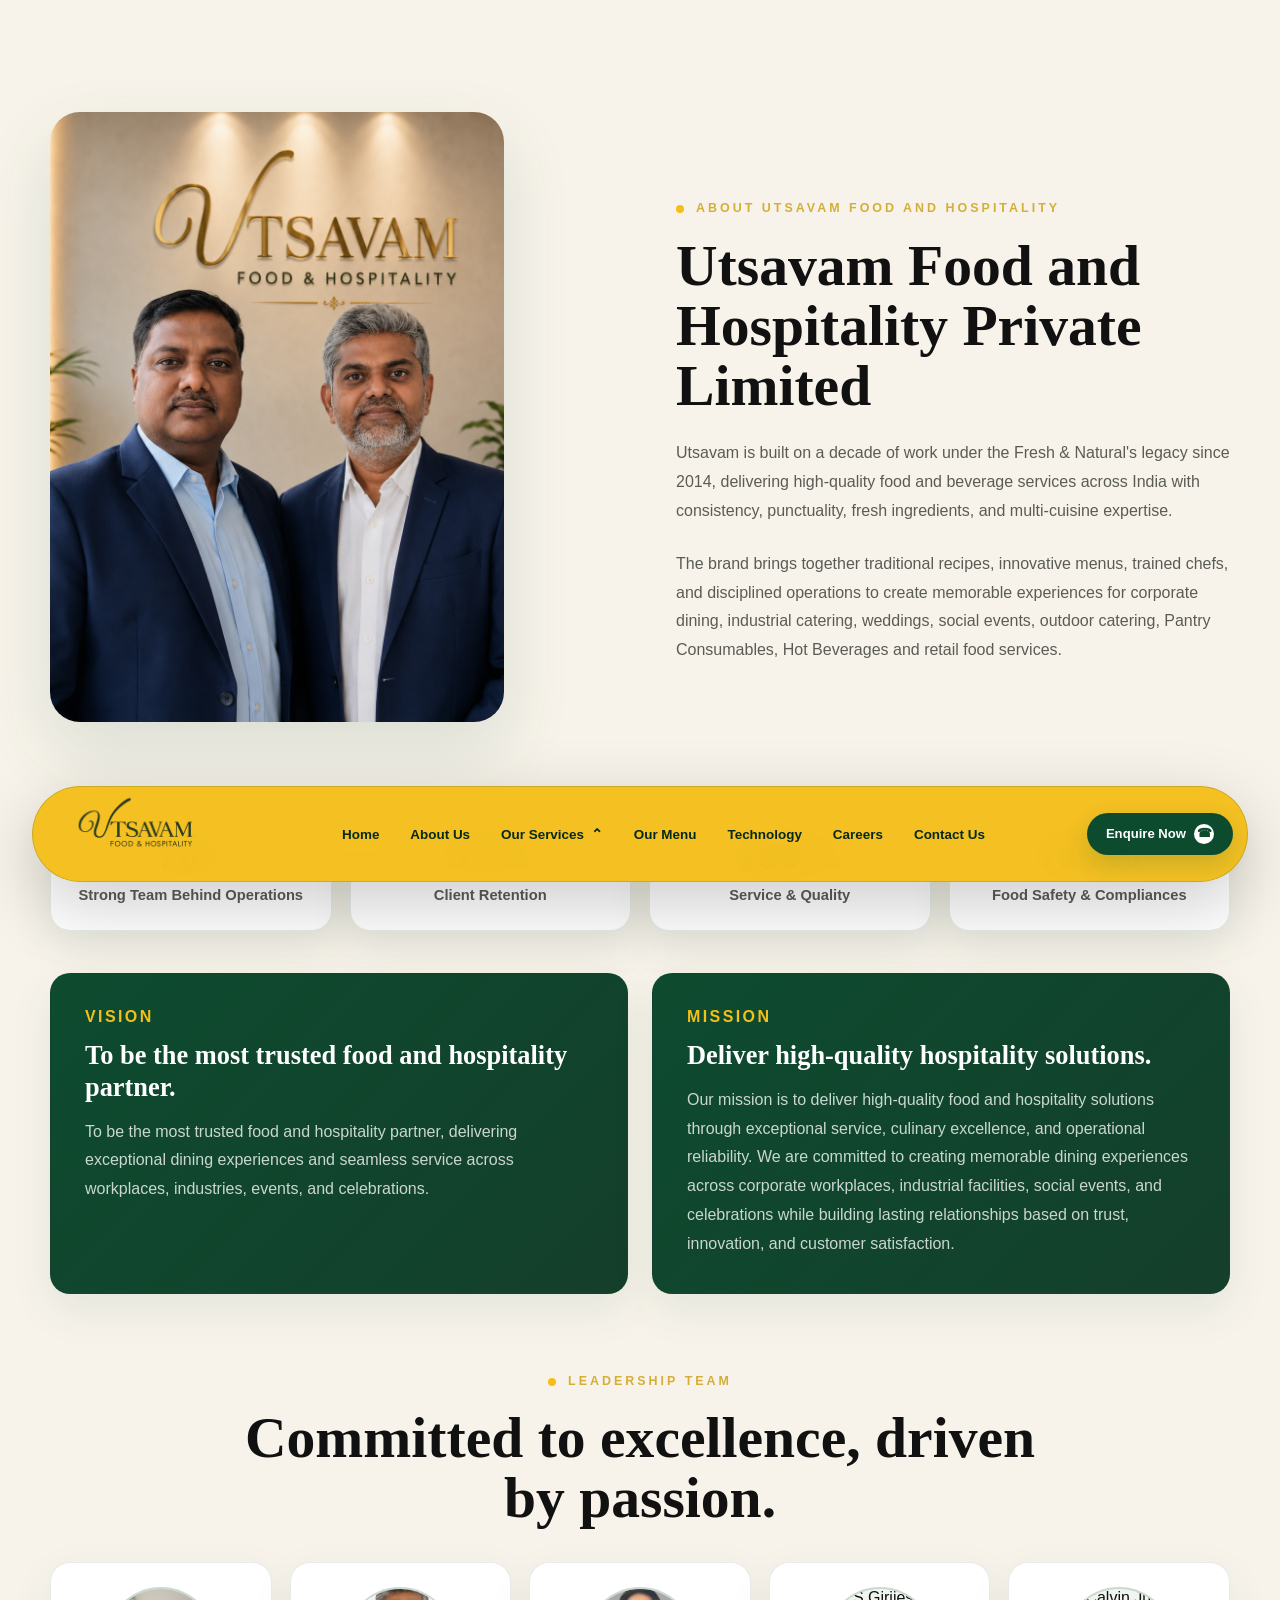
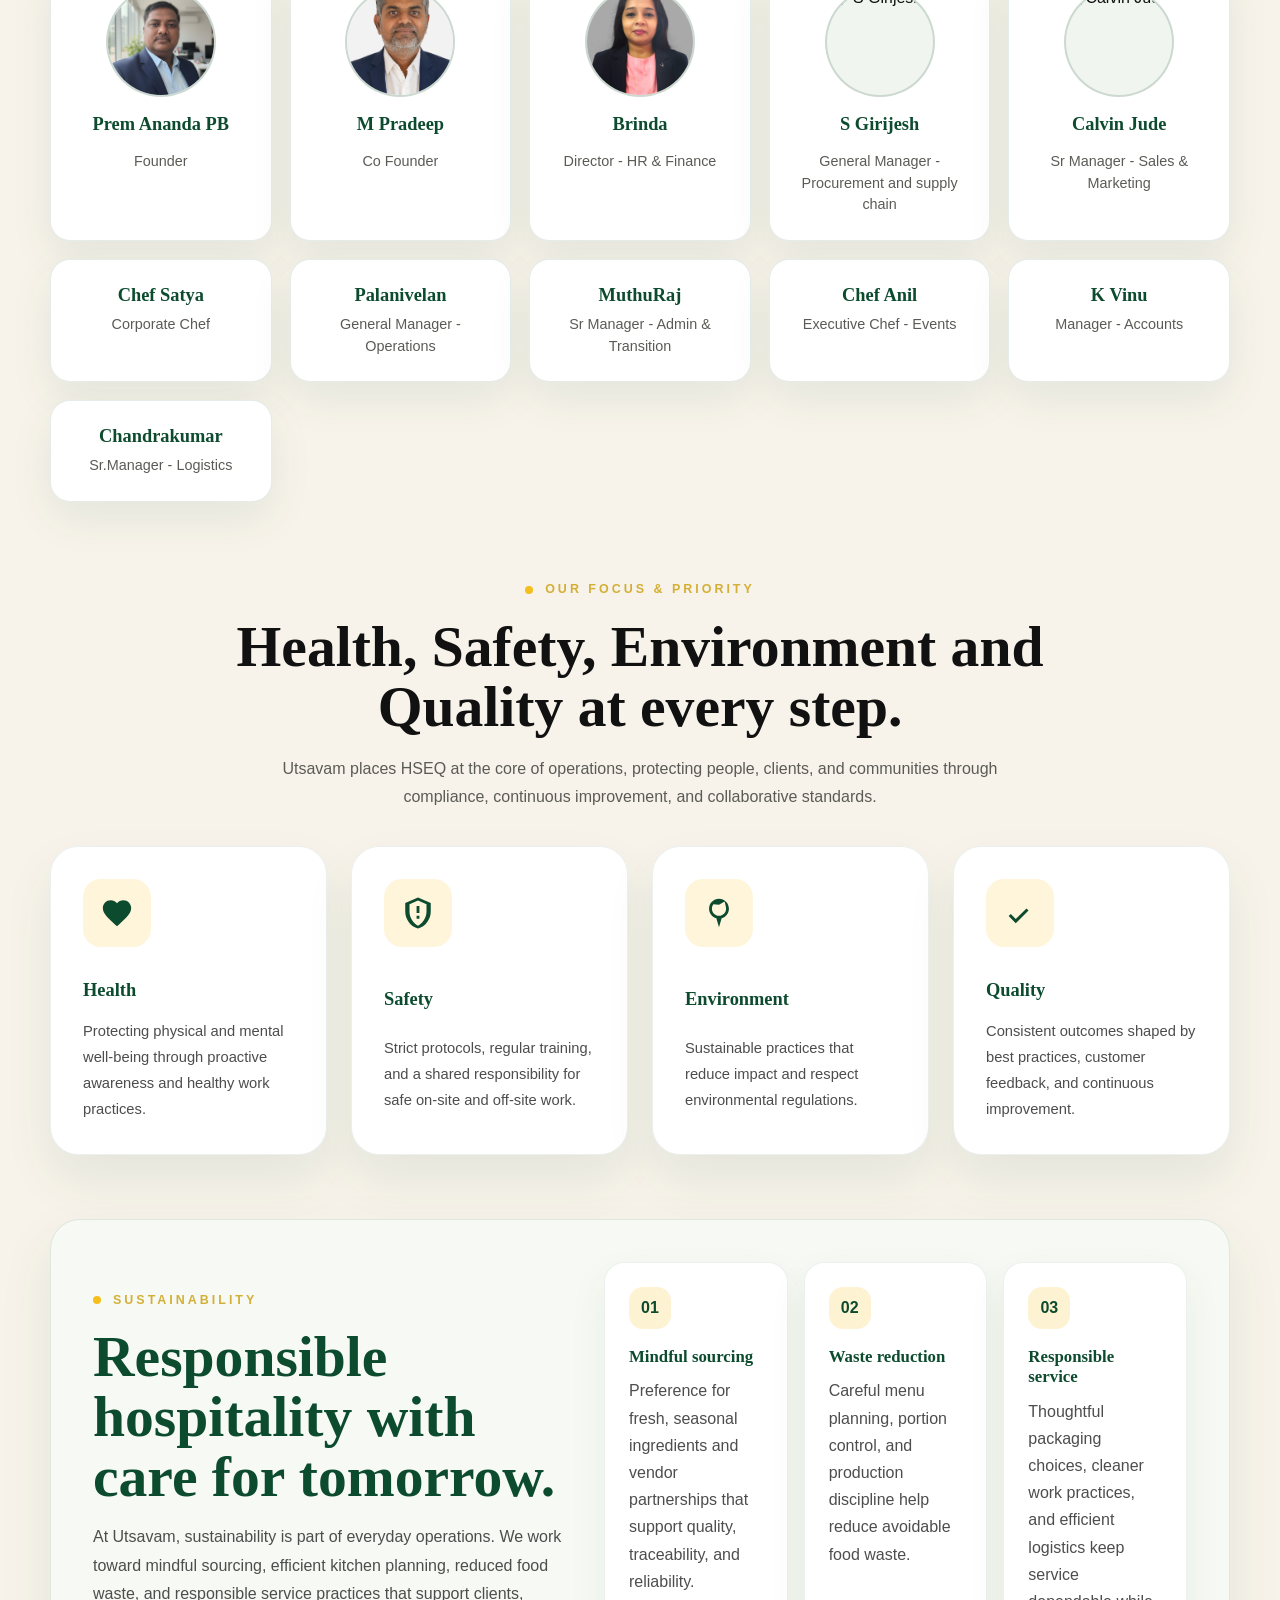
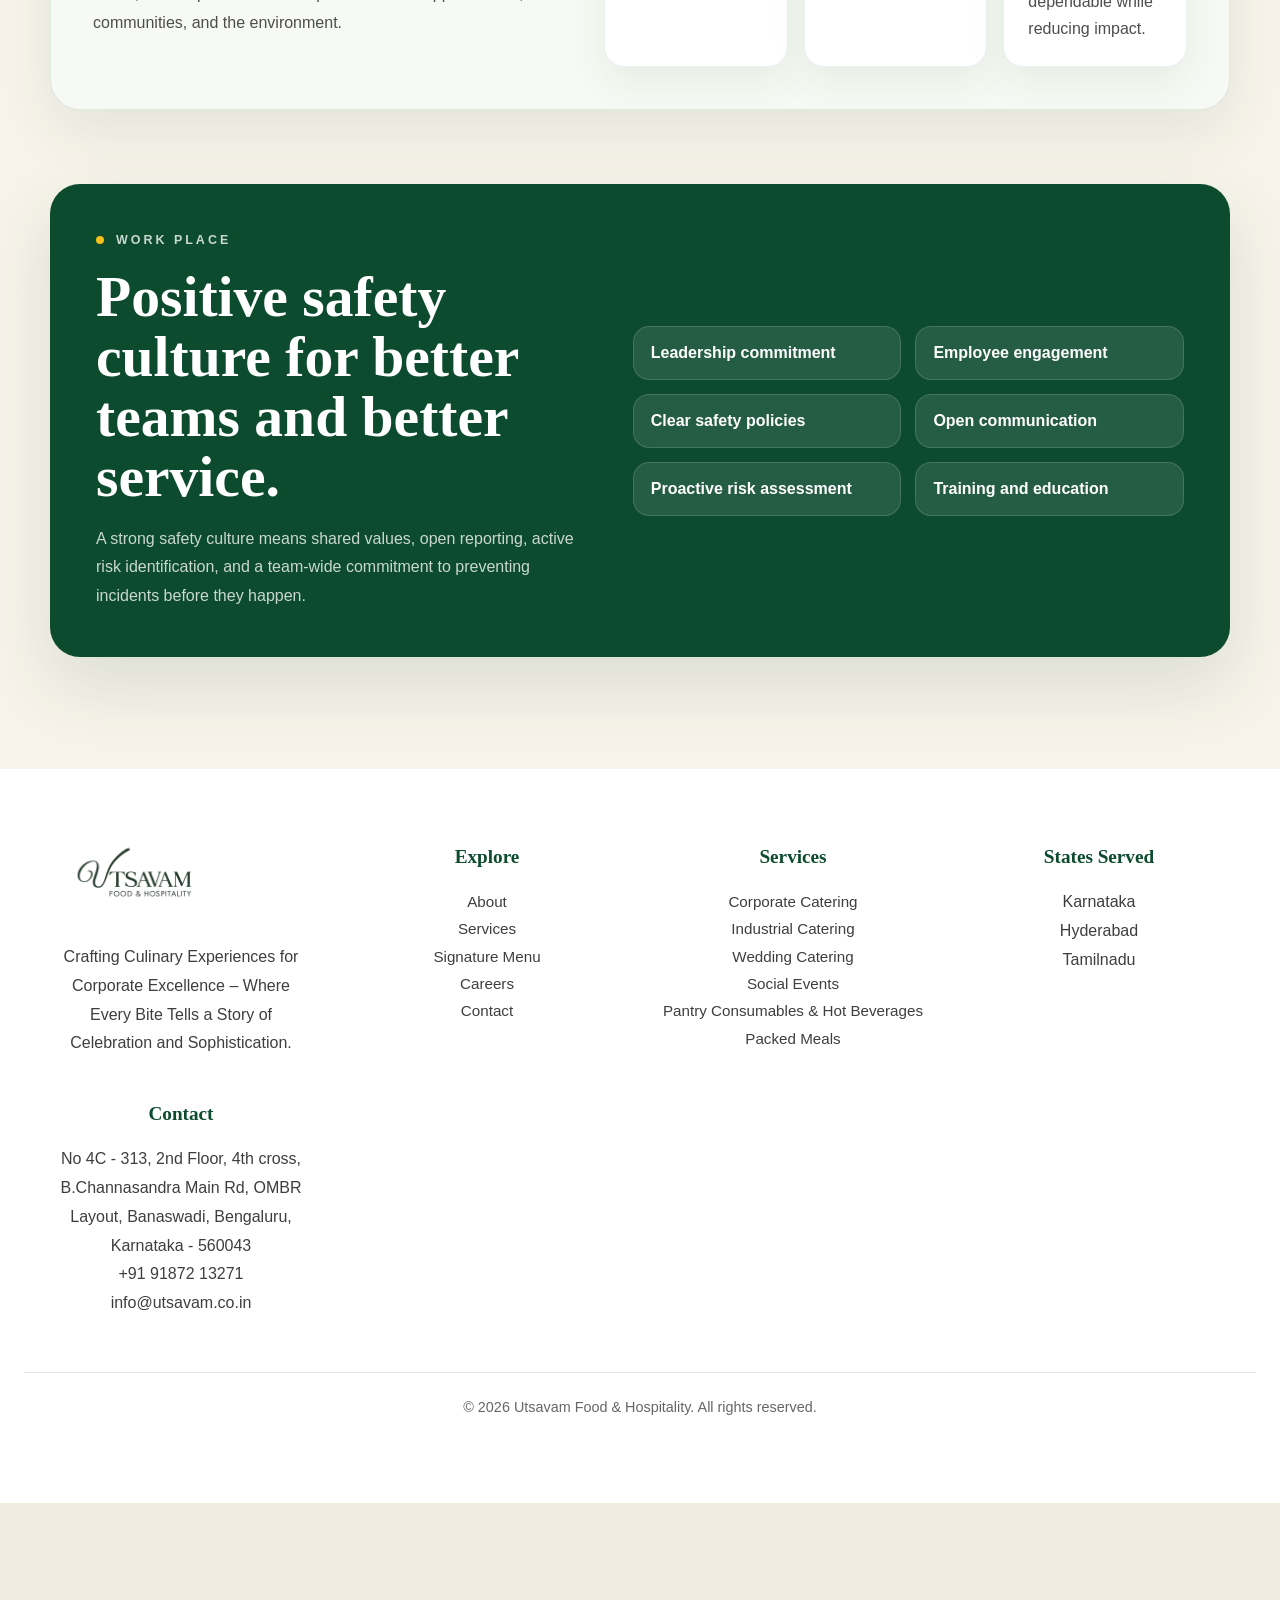
==== about.html @ 7bb21808 "Initial commit" ====
<!DOCTYPE html>
<html lang="en">
<head>
    <meta charset="UTF-8">
    <meta name="viewport" content="width=device-width, initial-scale=1.0">
    <link rel="stylesheet" href="style.css">
    <link rel="stylesheet" href="about.css">
    <title>About Utsavam Food & Hospitality</title>
</head>
<body>

<nav class="navbar bottom-nav" aria-label="Main navigation">
    <div class="container nav-inner">
      <a class="brand" href="#home" aria-label="Utsavam Food & Hospitality home">
        <img src="Utsavamlogo.png" alt="Utsavam Food & Hospitality logo">
        <span>Utsavam</span>
      </a>
      <div class="nav-links">
        <a class="active" href="index.html">Home</a>
        <a href="about.html">About Us</a>
        <div class="nav-dropdown">
          <a href="services.html">Our Services <span class="chevron">⌃</span></a>
          <div class="dropdown-menu" aria-label="Services menu">
            <a href="#services">Corporate Catering</a>
            <a href="#services">Industrial Catering</a>
            <a href="#services">Wedding Catering</a>
            <a href="#services">Social Events</a>
            <a href="#services">Banquets</a>
            <a href="#services">Cloud Kitchens</a>
          </div>
        </div>
        <a href="menu.html">Our Menu</a>
        <a href="technology.html">Technology</a>
        <a href="career.html">Careers</a>
        <a href="contact.html">Contact Us</a>
      </div>
      <a class="nav-cta" href="contact.html">Enquire Now <span>☎</span></a>
      <div class="mobile-nav-links" aria-label="Mobile navigation">
        <a href="index.html">Home</a>
        <a href="about.html">About</a>
        <a href="services.html">Services</a>
        <a href="menu.html">Menu</a>
        <a href="technology.html">Technology</a>
        <a href="contact.html">Contact</a>
      </div>
    </div>
  </nav>
  

    <section class="about section-pad" id="about">
      <div class="container">
        <div class="about-grid">
          <div class="image-stack">
            <img class="image-main" src="assets\About us\ChatGPT Image Jul 10, 2026, 12_40_39 AM.png">
           
          </div>
          <div class="section-copy">
            <p class="eyebrow">About Utsavam Food and Hospitality</p>
            <h2>Utsavam Food and Hospitality Private Limited</h2>
            <p>
              Utsavam is built on a decade of work under the Fresh & Natural's legacy since 2014, delivering high-quality food and beverage services across India with consistency, punctuality, fresh ingredients, and multi-cuisine expertise.
            </p>
            <p>
              The brand brings together traditional recipes, innovative menus, trained chefs, and disciplined operations to create memorable experiences for corporate dining, industrial catering, weddings, social events, outdoor catering, Pantry Consumables, Hot Beverages and retail food services.
            </p>
          </div>
        </div>

        <div class="about-stats">
          <div>
            <strong>70+</strong>
            <span>Strong Team Behind Operations</span>
          </div>
          <div>
            <strong>97%</strong>
            <span>Client Retention</span>
          </div>
          <div>
            <strong>100%</strong>
            <span>Service & Quality</span>
          </div>
          <div>
            <strong>100%</strong>
            <span>Food Safety & Compliances</span>
          </div>
        </div>

        <div class="mission-grid">
          <article>
            <span>Vision</span>
            <h3>To be the most trusted food and hospitality partner.</h3>
            <p>To be the most trusted food and hospitality partner, delivering exceptional dining experiences and seamless service across workplaces, industries, events, and celebrations.</p>
          </article>
          <article>
            <span>Mission</span>
            <h3>Deliver high-quality hospitality solutions.</h3>
            <p>Our mission is to deliver high-quality food and hospitality solutions through exceptional service, culinary excellence, and operational reliability. We are committed to creating memorable dining experiences across corporate workplaces, industrial facilities, social events, and celebrations while building lasting relationships based on trust, innovation, and customer satisfaction.</p>
          </article>
        </div>

        <div class="subsection-head" id="leadership">
          <p class="eyebrow">Leadership Team</p>
          <h2>Committed to excellence, driven by passion.</h2>
        </div>
        <div class="leadership-grid">
          <article class="has-image">
            <div class="leadership-header">
              <img src="assets\About us\WhatsApp Image 2026-06-29 at 5.18.32 PM.jpeg" alt="Prem Ananda PB" class="leadership-image">
              <h3>Prem Ananda PB</h3>
            </div>
            <p>Founder</p>
          </article>
          <article class="has-image">
            <div class="leadership-header">
              <img src="assets\About us\M pradeep.png" alt="M Pradeep" class="leadership-image">
              <h3>M Pradeep</h3>
            </div>
            <p>Co Founder</p>
          </article>
          <article class="has-image">
            <div class="leadership-header">
              <img src="assets\About us\brinda.png" alt="Brinda" class="leadership-image">
              <h3>Brinda</h3>
            </div>
            <p>Director - HR & Finance</p>
          </article>
          <article class="has-image">
            <div class="leadership-header">
              <img src="assets\About us\S Girijesh.png" alt="S Girijesh" class="leadership-image">
              <h3>S Girijesh</h3>
            </div>
            <p>General Manager - Procurement and supply chain</p>
          </article>
          <article class="has-image">
            <div class="leadership-header">
              <img src="assets\About us\Calvin Jude.png" alt="Calvin Jude" class="leadership-image">
              <h3>Calvin Jude</h3>
            </div>
            <p>Sr Manager - Sales & Marketing</p>
          </article>
          <article><h3>Chef Satya</h3><p>Corporate Chef</p></article>
          <article><h3>Palanivelan</h3><p>General Manager - Operations</p></article>
          <article><h3>MuthuRaj</h3><p>Sr Manager - Admin & Transition</p></article>
          <article><h3>Chef Anil</h3><p>Executive Chef - Events</p></article>
          <article><h3>K Vinu</h3><p>Manager - Accounts</p></article>
          <article><h3>Chandrakumar</h3><p>Sr.Manager - Logistics</p></article>
          
        </div>

        <div class="subsection-head" id="hseq">
          <p class="eyebrow">Our Focus & Priority </p>
          <h2>Health, Safety, Environment and Quality at every step.</h2>
          <p>Utsavam places HSEQ at the core of operations, protecting people, clients, and communities through compliance, continuous improvement, and collaborative standards.</p>
        </div>
        <div class="hseq-grid">
          <article>
            <span class="hseq-icon" aria-hidden="true">
              <svg viewBox="0 0 24 24" fill="currentColor" aria-hidden="true">
                <path d="M12 21.35l-1.45-1.32C5.4 15.36 2 12.28 2 8.5 2 5.46 4.46 3 7.5 3c1.74 0 3.41.81 4.5 2.09C13.09 3.81 14.76 3 16.5 3 19.54 3 22 5.46 22 8.5c0 3.78-3.4 6.86-8.55 11.54L12 21.35z" />
              </svg>
            </span>
            <h3>Health</h3>
            <p>Protecting physical and mental well-being through proactive awareness and healthy work practices.</p>
          </article>
          <article>
            <span class="hseq-icon" aria-hidden="true">
              <svg viewBox="0 0 24 24" fill="currentColor" aria-hidden="true">
                <path d="M12 1L3 5v6c0 5.55 3.84 10.74 9 12 5.16-1.26 9-6.45 9-12V5l-9-4zm0 2.18l6 2.67v5.34c0 4.32-2.98 8.57-6 9.81-3.02-1.24-6-5.49-6-9.81V5.85l6-2.67zM11 7h2v5h-2V7zm0 7h2v2h-2v-2z" />
              </svg>
            </span>
            <h3>Safety</h3>
            <p>Strict protocols, regular training, and a shared responsibility for safe on-site and off-site work.</p>
          </article>
          <article>
            <span class="hseq-icon" aria-hidden="true">
              <svg viewBox="0 0 24 24" fill="currentColor" aria-hidden="true">
                <path d="M12 2C8.13 2 5 5.13 5 9c0 3.21 2.19 5.9 5.14 6.67L12 22l1.86-6.33C16.81 14.9 19 12.21 19 9c0-3.87-3.13-7-7-7zm0 12c-2.76 0-5-2.24-5-5 0-1.17.39-2.25 1.05-3.11L12 6.1l3.95-2.21C16.61 6.75 17 7.83 17 9c0 2.76-2.24 5-5 5z" />
              </svg>
            </span>
            <h3>Environment</h3>
            <p>Sustainable practices that reduce impact and respect environmental regulations.</p>
          </article>
          <article>
            <span class="hseq-icon" aria-hidden="true">
              <svg viewBox="0 0 24 24" fill="currentColor" aria-hidden="true">
                <path d="M9 16.17l-3.5-3.5L4 14.17l5 5 9-9-1.41-1.42L9 16.17z" />
              </svg>
            </span>
            <h3>Quality</h3>
            <p>Consistent outcomes shaped by best practices, customer feedback, and continuous improvement.</p>
          </article>
        </div>

        <div class="sustainability-panel" id="sustainability">
          <div class="sustainability-copy">
            <p class="eyebrow">Sustainability</p>
            <h2>Responsible hospitality with care for tomorrow.</h2>
            <p>At Utsavam, sustainability is part of everyday operations. We work toward mindful sourcing, efficient kitchen planning, reduced food waste, and responsible service practices that support clients, communities, and the environment.</p>
          </div>
          <div class="sustainability-grid">
            <article>
              <span>01</span>
              <h3>Mindful sourcing</h3>
              <p>Preference for fresh, seasonal ingredients and vendor partnerships that support quality, traceability, and reliability.</p>
            </article>
            <article>
              <span>02</span>
              <h3>Waste reduction</h3>
              <p>Careful menu planning, portion control, and production discipline help reduce avoidable food waste.</p>
            </article>
            <article>
              <span>03</span>
              <h3>Responsible service</h3>
              <p>Thoughtful packaging choices, cleaner work practices, and efficient logistics keep service dependable while reducing impact.</p>
            </article>
          </div>
        </div>

        <div class="workplace-panel" id="culture">
          <div>
            <p class="eyebrow">Work Place</p>
            <h2>Positive safety culture for better teams and better service.</h2>
            <p>A strong safety culture means shared values, open reporting, active risk identification, and a team-wide commitment to preventing incidents before they happen.</p>
          </div>
          <div class="workplace-grid">
            <span>Leadership commitment</span>
            <span>Employee engagement</span>
            <span>Clear safety policies</span>
            <span>Open communication</span>
            <span>Proactive risk assessment</span>
            <span>Training and education</span>
          </div>
        </div>
      </div>
    </section>

    <!--footer-->
  <footer class="footer">
    <div class="container footer-grid">
      <div>
        <a class="brand footer-brand" href="#home">
          <img src="Utsavamlogo.png" alt="Utsavam Food & Hospitality logo">
          <span>Utsavam</span>
        </a>
        <p>Crafting Culinary Experiences for Corporate Excellence – Where Every Bite Tells a Story of Celebration and Sophistication.</p>
      </div>
      <div>
        <h3>Explore</h3>
        <a href="about.html">About</a>
        <a href="services.html">Services</a>
        <a href="menu.html">Signature Menu</a>
        <a href="career.html">Careers</a>
        <a href="contact.html">Contact</a>
      </div>
      <div>
        <h3>Services</h3>
        <a href="corporate-catering.html">Corporate Catering</a>
        <a href="industrial-catering.html">Industrial Catering</a>
        <a href="wedding-catering.html">Wedding Catering</a>
        <a href="social-events.html">Social Events</a>
        <a href="pantry-consumables-hot-beverages.html">Pantry Consumables & Hot Beverages</a>
        <a href="packed-meals.html">Packed Meals</a>
      </div>
      <div>
        <h3>States Served</h3>
        <p>Karnataka</p>
        <p>Hyderabad</p>
        <p>Tamilnadu</p>
      </div>
      <div>
        <h3>Contact</h3>
        <p>No 4C - 313, 2nd Floor, 4th cross, B.Channasandra Main Rd, OMBR Layout, Banaswadi, Bengaluru, Karnataka - 560043</p>
        <p>+91 91872 13271</p>
        <p>info@utsavam.co.in</p>
      </div>
    </div>
    <div class="footer-bottom">
      <p>&copy; 2026 Utsavam Food & Hospitality. All rights reserved.</p>
    </div>
  </footer>
</body>
</html>
---- style.css ----
:root {
  --green: #0D4B2F;
  --green-dark: #06291B;
  --green-soft: #143F2B;
  --gold: #F4BE1B;
  --gold-dark: #C8920B;
  --cream: #F7F3EA;
  --cream-deep: #EFE6D4;
  --text: #111111;
  --muted: #6A665E;
  --white: #FFFFFF;
  --shadow: 0 24px 70px rgba(13, 75, 47, 0.16);
  --radius: 24px;
}

* {
  box-sizing: border-box;
  margin: 0;
  padding: 0;
}

html {
  scroll-behavior: smooth;
}

body {
  background: var(--cream);
  color: var(--text);
  font-family: "Montserrat", "Poppins", sans-serif;
  overflow-x: hidden;
}

img {
  display: block;
  max-width: 100%;
}

a {
  color: inherit;
  text-decoration: none;
}

button,
input,
select,
textarea {
  font: inherit;
}

.container {
  width: min(1180px, calc(100% - 40px));
  margin: 0 auto;
}

.section-pad {
  padding: 112px 0;
}

h1,
h2,
h3,
.brand span,
.hero-stats strong,
.floating-panel strong,
.brand-strip strong {
  font-family: "Playfair Display", serif;
}

h1 {
  max-width: 820px;
  color: var(--white);
  font-size: clamp(3.1rem, 7vw, 6.4rem);
  font-weight: 700;
  letter-spacing: 0;
  line-height: 0.95;
}

h2 {
  color: var(--text);
  font-size: clamp(2.2rem, 4.5vw, 4.6rem);
  font-weight: 650;
  letter-spacing: 0;
  line-height: 1.04;
}

h3 {
  font-size: 1.35rem;
  line-height: 1.2;
}

p {
  color: var(--muted);
  font-family: "Poppins", sans-serif;
  font-size: 1rem;
  line-height: 1.8;
}

.eyebrow {
  color: var(--gold);
  display: inline-flex;
  align-items: center;
  gap: 12px;
  font-size: 0.78rem;
  font-weight: 700;
  letter-spacing: 0.18em;
  line-height: 1.4;
  margin-bottom: 18px;
  text-transform: uppercase;
}

.eyebrow::before {
  background: var(--gold);
  border-radius: 999px;
  content: "";
  height: 8px;
  width: 8px;
}

.btn {
  align-items: center;
  border-radius: 999px;
  display: inline-flex;
  font-size: 0.95rem;
  font-weight: 700;
  justify-content: center;
  min-height: 54px;
  padding: 0 26px;
  transition: transform 240ms ease, box-shadow 240ms ease, background 240ms ease;
  white-space: nowrap;
}

.btn:hover {
  transform: translateY(-3px);
}

.btn-gold {
  background: linear-gradient(135deg, var(--gold), #FFD86A);
  box-shadow: 0 16px 34px rgba(244, 190, 27, 0.28);
  color: var(--text);
}

.btn-outline {
  border: 1px solid rgba(255, 255, 255, 0.42);
  color: var(--white);
}

.btn-outline:hover {
  background: rgba(255, 255, 255, 0.1);
}

.navbar {
  left: 0;
  padding: 0;
  position: fixed;
  top: 0;
  width: 100%;
  z-index: 20;
  background: var(--white);
  box-shadow: 0 10px 30px rgba(0, 0, 0, 0.08);
}

.nav-inner {
  align-items: center;
  background: transparent;
  border: 0;
  border-radius: 0;
  box-shadow: none;
  display: flex;
  justify-content: space-between;
  min-height: 96px;
  padding: 12px 0;
  backdrop-filter: none;
}

.brand {
  align-items: center;
  display: inline-flex;
  gap: 12px;
}

.brand img {
  background: transparent;
  border-radius: 0;
  height: 82px;
  object-fit: contain;
  padding: 0;
  width: auto;
}

.brand span {
  color: var(--green);
  font-size: 1.35rem;
  font-weight: 700;
  display: none;
}

.nav-links {
  align-items: center;
  display: flex;
  gap: 28px;
}

.nav-links a {
  color: var(--text);
  font-size: 0.86rem;
  font-weight: 700;
  transition: color 220ms ease;
}

.nav-links a:hover {
  color: var(--gold);
}

.nav-cta {
  background: var(--gold);
  border-radius: 10px;
  color: var(--text);
  font-size: 0.86rem;
  font-weight: 700;
  padding: 15px 22px;
  transition: transform 220ms ease, background 220ms ease;
}

.nav-cta:hover {
  background: #FFD86A;
  transform: translateY(-2px);
}

/* ===========================
   HERO SECTION
=========================== */

.hero {
    background: var(--green);
    min-height: 100vh;
    overflow: hidden;
    padding: 140px 0 90px;
    position: relative;
}

.hero-bg {
    position: absolute;
    inset: 0;

    background:
        linear-gradient(
            90deg,
            rgba(6,41,27,.95) 0%,
            rgba(13,75,47,.78) 40%,
            rgba(13,75,47,.25) 100%
        ),
        url("https://images.unsplash.com/photo-1519167758481-83f550bb49b3?auto=format&fit=crop&w=1800&q=85");

    background-size: cover;
    background-position: center;
    background-repeat: no-repeat;
}

.hero-bg::after {
    content: "";
    position: absolute;
    inset: 0;

    background-image:
        linear-gradient(rgba(244,190,27,.08) 1px, transparent 1px),
        linear-gradient(90deg, rgba(244,190,27,.08) 1px, transparent 1px);

    background-size: 96px 96px;
    opacity: .35;
}

.hero .container{
    max-width: 1450px;
}

.hero-grid {
    position: relative;
    z-index: 2;

    display: grid;
    grid-template-columns: 1.35fr 0.65fr;
    align-items: center;

    gap: 30px;
}

.hero-content{
    max-width: 760px;
}

.hero-tag{
    display: inline-block;
    color: #F4BE1B;
    font-size: 16px;
    font-weight: 700;
    letter-spacing: 4px;
    text-transform: uppercase;
    margin-bottom: 20px;
}

.hero-content h1{
    font-size: clamp(4.5rem,8vw,7rem);
    line-height: .95;
    font-weight: 800;
    color: #fff;
    margin: 0;
}

.hero-content h1 span{
    color: #F4BE1B;
}

.hero-copy{
    color: rgba(255,255,255,.88);
    font-size: 1.2rem;
    line-height: 1.8;
    margin: 35px 0;
    max-width: 650px;
}

.hero-actions{
    display: flex;
    gap: 18px;
    flex-wrap: wrap;
}

.hero-stats{
    display: grid;
    grid-template-columns: repeat(3,1fr);
    gap: 16px;

    margin-top: 55px;
    max-width: 700px;
}

.hero-stats div{
    background: rgba(255,255,255,.08);
    border: 1px solid rgba(255,255,255,.15);
    border-radius: 20px;
    padding: 22px;
    backdrop-filter: blur(12px);
}

.hero-stats strong{
    display:block;
    color:#F4BE1B;
    font-size:2.2rem;
    line-height:1;
}

.hero-stats span{
    display:block;
    margin-top:8px;
    color:rgba(255,255,255,.75);
    font-size:.9rem;
}

.hero-visual{
    position:relative;
    min-height:690px;
}

.hero-visual img{
    width:100%;
    height:690px;
    object-fit:cover;

    border-radius:34px;
    border:1px solid rgba(244,190,27,.25);

    box-shadow:
        0 35px 95px rgba(0,0,0,.36);
}

/* ===========================
   RESPONSIVE
=========================== */

@media (max-width: 1100px){

    .hero-grid{
        grid-template-columns:1fr;
    }

    .hero-content{
        max-width:100%;
    }

    .hero-visual{
        min-height:auto;
    }

    .hero-visual img{
        height:500px;
    }
}

@media (max-width:768px){

    .hero{
        padding:120px 0 80px;
    }

    .hero-content h1{
        font-size:4rem;
    }

    .hero-copy{
        font-size:1rem;
    }

    .hero-stats{
        grid-template-columns:1fr;
    }

    .hero-visual img{
        height:400px;
    }
}

.floating-panel {
  background: rgba(247, 243, 234, 0.92);
  border: 1px solid rgba(244, 190, 27, 0.4);
  border-radius: 20px;
  box-shadow: var(--shadow);
  padding: 22px;
  position: absolute;
  backdrop-filter: blur(14px);
}

.floating-panel span {
  color: var(--muted);
  display: block;
  font-size: 0.78rem;
  font-weight: 700;
  letter-spacing: 0.08em;
  margin-bottom: 6px;
  text-transform: uppercase;
}

.floating-panel strong {
  color: var(--green);
  font-size: 1.42rem;
}

.panel-top {
  left: -32px;
  top: 42px;
}

.panel-bottom {
  bottom: 42px;
  right: -26px;
}

.about,
.gallery {
  background: var(--cream);
}

.about-grid,
.signature-grid,
.contact-grid {
  align-items: center;
  display: grid;
  gap: 72px;
  grid-template-columns: 1fr 1fr;
}

.contact-grid {
  position: relative;
  z-index: 1;
}

.image-stack {
  min-height: 640px;
  position: relative;
}

.image-main,
.image-small {
  border-radius: 30px;
  box-shadow: var(--shadow);
  object-fit: cover;
}

.image-main {
  height: 610px;
  width: 82%;
}

.image-small {
  border: 10px solid var(--cream);
  bottom: 0;
  height: 330px;
  position: absolute;
  right: 0;
  width: 48%;
}

/* Appended menu-specific styles from menu.css to consolidate into style.css */
:root {
  --green: #0D4B2F;
  --gold: #F4BE1B;
  --cream: #F7F3EA;
  --white: #FFFFFF;
  --text: #111111;
  --muted: #5B5B56;
  --shadow: 0 28px 70px rgba(13, 75, 47, 0.12);
  --radius: 32px;
}

* {
  box-sizing: border-box;
}

html {
  scroll-behavior: smooth;
}

body {
  margin: 0;
  font-family: "Poppins", sans-serif;
  background: linear-gradient(180deg, var(--cream) 0%, #F2ECE0 100%);
  color: var(--text);
}

a {
  color: inherit;
  text-decoration: none;
}

img {
  width: 100%;
  display: block;
}

button {
  font: inherit;
}

.page-shell {
  overflow-x: hidden;
}

.site-header {
  position: sticky;
  top: 0;
  z-index: 30;
  backdrop-filter: blur(16px);
  background: rgba(247, 243, 234, 0.95);
  border-bottom: 1px solid rgba(13, 75, 47, 0.08);
}

.navigation {
  max-width: 1180px;
  margin: 0 auto;
  padding: 20px 24px;
  display: flex;
  align-items: center;
  justify-content: space-between;
  gap: 24px;
}

.branding {
  display: flex;
  align-items: center;
  gap: 14px;
}

.branding .logo-mark {
  width: 50px;
  height: 50px;
  border-radius: 18px;
  background: var(--green);
  display: grid;
  place-items: center;
  color: var(--white);
  font-weight: 900;
  letter-spacing: 0.04em;
}

.branding .brand-name {
  display: inline-block;
  font-family: "Playfair Display", serif;
  font-size: 1.15rem;
  font-weight: 700;
}

.nav-links {
  display: flex;
  gap: 28px;
  flex-wrap: wrap;
  align-items: center;
}

.nav-links a {
  font-size: 0.95rem;
  color: var(--text);
  font-weight: 600;
  transition: color 200ms ease;
}

.nav-links a:hover,
.nav-links a:focus-visible {
  color: var(--gold);
}

.hero {
  min-height: 78vh;
  padding: 120px 24px 80px;
  display: grid;
  place-items: center;
  position: relative;
  background: linear-gradient(180deg, rgba(13, 75, 47, 0.65), rgba(13, 75, 47, 0.4)),
    url("https://images.unsplash.com/photo-1517248135467-4c7edcad34c4?auto=format&fit=crop&w=1600&q=80") center / cover no-repeat;
}

.hero::after {
  content: "";
  position: absolute;
  inset: 0;
  background: linear-gradient(180deg, rgba(13, 75, 47, 0.45), rgba(255, 255, 255, 0.07));
}

.hero-content {
  position: relative;
  max-width: 960px;
  width: 100%;
  text-align: center;
  color: var(--white);
  z-index: 1;
}

.hero-content p,
.hero-content h1,
.hero-content h2,
.hero-content .hero-note {
  margin: 0;
}

.hero-category {
  display: inline-flex;
  align-items: center;
  gap: 10px;
  padding: 12px 24px;
  border-radius: 999px;
  background: rgba(255, 255, 255, 0.16);
  border: 1px solid rgba(255, 255, 255, 0.2);
  font-size: 0.9rem;
  letter-spacing: 0.1em;
  text-transform: uppercase;
  font-weight: 700;
  margin-bottom: 24px;
}

.hero h1 {
  font-family: "Playfair Display", serif;
  font-size: clamp(3.5rem, 6vw, 5.8rem);
  line-height: 0.95;
  letter-spacing: -0.05em;
}

.hero h2 {
  max-width: 700px;
  margin: 24px auto 0;
  font-size: clamp(1.25rem, 2.4vw, 1.8rem);
  font-weight: 500;
  color: rgba(255, 255, 255, 0.95);
  line-height: 1.9;
}

.hero-actions {
  display: inline-flex;
  gap: 18px;
  margin-top: 36px;
  flex-wrap: wrap;
  justify-content: center;
}

.btn {
  display: inline-flex;
  align-items: center;
  justify-content: center;
  border-radius: 999px;
  padding: 16px 30px;
  font-weight: 700;
  letter-spacing: 0.01em;
  transition: transform 220ms ease, box-shadow 220ms ease, background 220ms ease;
}

.btn-primary {
  background: linear-gradient(135deg, var(--gold), #ffd76a);
  color: var(--green);
  box-shadow: 0 18px 38px rgba(244, 190, 27, 0.24);
}

.btn-secondary {
  border: 1px solid rgba(255, 255, 255, 0.72);
  color: var(--white);
  background: rgba(255, 255, 255, 0.1);
}

.btn:hover,
.btn:focus-visible {
  transform: translateY(-2px);
}

.section {
  max-width: 1180px;
  margin: 0 auto;
  padding: 100px 24px;
}

.section-head {
  display: grid;
  place-items: center;
  text-align: center;
  gap: 18px;
  margin-bottom: 52px;
}

.section-head .eyebrow {
  color: var(--gold);
  font-weight: 700;
  letter-spacing: 0.26em;
  text-transform: uppercase;
  font-size: 0.82rem;
}

.section-head h2 {
  font-family: "Playfair Display", serif;
  font-size: clamp(2.5rem, 5vw, 3.6rem);
  color: var(--green);
  line-height: 1.05;
}

.section-head p {
  max-width: 700px;
  color: var(--muted);
  line-height: 1.9;
}

.categories-grid,
.featured-grid,
.why-grid {
  display: grid;
  gap: 28px;
}

.categories-grid {
  grid-template-columns: repeat(2, minmax(260px, 1fr));
}

.category-card,
.featured-card,
.why-card {
  background: var(--white);
  border-radius: var(--radius);
  box-shadow: var(--shadow);
  overflow: hidden;
  transform: translateY(0);
  transition: transform 280ms ease, box-shadow 280ms ease;
  opacity: 0;
  transform: translateY(24px);
}

.category-card.visible,
.featured-card.visible,
.why-card.visible {
  opacity: 1;
  transform: translateY(0);
}

.category-card:hover,
.featured-card:hover,
.why-card:hover {
  transform: translateY(-8px);
  box-shadow: 0 30px 70px rgba(13, 75, 47, 0.16);
}

.category-card {
  display: grid;
  grid-template-rows: 240px auto;
}

.category-card img {
  width: 100%;
  height: 100%;
  object-fit: cover;
}

.category-content {
  padding: 26px;
}

.category-content h3 {
  margin: 0 0 14px;
  color: var(--green);
  font-size: 1.35rem;
}

.category-content p {
  margin: 0;
  color: var(--muted);
  line-height: 1.8;
}

.featured-grid {
  grid-template-columns: repeat(3, minmax(280px, 1fr));
}

.featured-card {
  display: grid;
  grid-template-rows: 260px auto;
  overflow: hidden;
}

.featured-card img {
  width: 100%;
  height: 100%;
  object-fit: cover;
}

.featured-body {
  padding: 28px;
}

.featured-body h3 {
  margin: 0 0 14px;
  color: var(--green);
  font-size: 1.5rem;
}

.featured-body p {
  color: var(--muted);
  line-height: 1.85;
  margin: 0;
}

.why-grid {
  grid-template-columns: repeat(5, minmax(180px, 1fr));
}

.why-card {
  display: flex;
  flex-direction: column;
  gap: 18px;
  padding: 28px;
}

.why-card .badge {
  width: fit-content;
  padding: 10px 16px;
  border-radius: 999px;
  background: rgba(244, 190, 27, 0.16);
  color: var(--green);
  font-weight: 700;
  letter-spacing: 0.08em;
  text-transform: uppercase;
  font-size: 0.75rem;
}

.why-card h3 {
  margin: 0;
  font-size: 1.15rem;
  line-height: 1.4;
}

.why-card p {
  margin: 0;
  color: var(--muted);
  line-height: 1.85;
}

.cta-panel {
  margin-top: 18px;
  padding: 64px 48px;
  border-radius: 32px;
  background: var(--green);
  color: var(--white);
  display: grid;
  grid-template-columns: 1fr auto;
  align-items: center;
  gap: 24px;
}

.cta-panel h2 {
  margin: 0;
  font-family: "Playfair Display", serif;
  font-size: clamp(2rem, 3.4vw, 2.75rem);
  line-height: 1.05;
}

.cta-panel .btn {
  padding: 18px 32px;
}

.cta-panel .btn-primary {
  background: var(--gold);
  color: var(--green);
}

.footer {
  padding: 36px 24px 60px;
  text-align: center;
  color: var(--muted);
  font-size: 0.95rem;
}

@media (max-width: 1040px) {
  .categories-grid,
  .featured-grid,
  .why-grid {
    grid-template-columns: repeat(2, minmax(240px, 1fr));
  }

  .cta-panel {
    grid-template-columns: 1fr;
    text-align: center;
  }
}

@media (max-width: 768px) {
  .navigation {
    flex-direction: column;
    align-items: stretch;
  }

  .nav-links {
    justify-content: center;
  }

  .hero {
    min-height: 68vh;
    padding-top: 140px;
    padding-bottom: 60px;
  }

  .hero h1 {
    font-size: clamp(2.6rem, 9vw, 3.8rem);
  }

  .section {
    padding: 72px 20px;
  }

  .categories-grid,
  .featured-grid,
  .why-grid {
    grid-template-columns: 1fr;
  }

  .category-card,
  .featured-card,
  .why-card {
    opacity: 1;
    transform: translateY(0);
  }

  .section-head {
    gap: 10px;
  }

  .cta-panel {
    padding: 40px 24px;
  }
}

/* Menu page — center everything visually without affecting other pages */
.menu-page .nav-inner {
  display: flex;
  align-items: center;
  justify-content: center;
  gap: 28px;
}

.menu-page .nav-links {
  justify-content: center;
}

.menu-page .mobile-nav-links {
  justify-content: center;
}

.menu-page main,
.menu-page .page-shell {
  text-align: center;
}

.menu-page .hero-content,
.menu-page .section-head,
.menu-page .section-copy,
.menu-page .cta-panel {
  margin-left: auto;
  margin-right: auto;
  text-align: center;
}

.menu-page .categories-grid,
.menu-page .featured-grid,
.menu-page .why-grid {
  justify-items: center;
}

.menu-page .category-card,
.menu-page .featured-card,
.menu-page .why-card {
  margin-left: auto;
  margin-right: auto;
}

.menu-page .category-content,
.menu-page .featured-body,
.menu-page .why-card p,
.menu-page .why-card h3 {
  text-align: center;
}

.menu-page .footer {
  text-align: center;
}

/* Make cuisine/card images circular and float above the card for menu page */
.menu-page .category-card {
  grid-template-rows: auto 1fr;
  padding-top: 48px;
  width: min(360px, 90%);
  position: relative; /* allow image to overlap */
  overflow: visible;  /* ensure circular image isn't clipped */
}

.menu-page .category-card img {
  width: 140px;
  height: 140px;
  border-radius: 50%;
  object-fit: cover;
  display: block;
  margin: -90px auto 14px;
  border: 8px solid var(--white);
  box-shadow: 0 18px 40px rgba(13,75,47,0.12);
  background: var(--white);
  z-index: 5; /* sit above the card */
  position: relative;
}

.menu-page .category-card .category-content {
  padding-top: 8px;
}

@media (max-width: 768px) {
  .menu-page .category-card img {
    width: 110px;
    height: 110px;
    margin-top: -70px;
  }
  .menu-page .category-card {
    width: 100%;
    padding-top: 36px;
  }
}

.section-copy > p:not(.eyebrow),
.section-head > p:not(.eyebrow) {
  margin-top: 24px;
  max-width: 660px;
}

.feature-list {
  display: grid;
  gap: 18px;
  margin-top: 34px;
}

.feature-list div {
  background: var(--white);
  border: 1px solid rgba(13, 75, 47, 0.08);
  border-radius: 22px;
  box-shadow: 0 16px 45px rgba(13, 75, 47, 0.08);
  padding: 24px;
}

.feature-list span {
  color: var(--gold-dark);
  display: block;
  font-weight: 800;
  margin-bottom: 10px;
}

.feature-list h3 {
  color: var(--green);
  margin-bottom: 8px;
}

.about-stats {
  display: grid;
  gap: 18px;
  grid-template-columns: repeat(4, 1fr);
  margin-top: 54px;
}

.about-stats div,
.mission-grid article,
.leadership-grid article,
.hseq-grid article {
  background: var(--white);
  border: 1px solid rgba(13, 75, 47, 0.1);
  border-radius: 20px;
  box-shadow: 0 16px 44px rgba(13, 75, 47, 0.08);
}

.about-stats div {
  padding: 26px;
  text-align: center;
}

.about-stats strong {
  color: var(--green);
  display: block;
  font-family: "Playfair Display", serif;
  font-size: 2.7rem;
  line-height: 1;
  margin-bottom: 10px;
}

.about-stats span {
  color: var(--muted);
  font-size: 0.92rem;
  font-weight: 600;
}

.mission-grid {
  display: grid;
  gap: 24px;
  grid-template-columns: repeat(2, 1fr);
  margin-top: 42px;
}

.mission-grid article {
  background: linear-gradient(135deg, var(--green), var(--green-soft));
  padding: 34px;
}

.mission-grid span,
.hseq-grid span {
  color: var(--gold);
  display: block;
  font-weight: 900;
  letter-spacing: 0.15em;
  margin-bottom: 14px;
  text-transform: uppercase;
}

.mission-grid h3 {
  color: var(--white);
  font-size: 1.65rem;
  margin-bottom: 14px;
}

.mission-grid p {
  color: rgba(255, 255, 255, 0.78);
}

.subsection-head {
  margin: 78px auto 34px;
  max-width: 850px;
  text-align: center;
}

.subsection-head .eyebrow {
  justify-content: center;
}

.subsection-head p:not(.eyebrow) {
  margin: 18px auto 0;
  max-width: 760px;
}

.leadership-grid {
  display: grid;
  gap: 18px;
  grid-template-columns: repeat(4, 1fr);
}

.leadership-grid article {
  padding: 24px;
  text-align: center;
  transition: transform 220ms ease, box-shadow 220ms ease;
}

.leadership-grid article:hover,
.hseq-grid article:hover {
  box-shadow: 0 24px 58px rgba(13, 75, 47, 0.14);
  transform: translateY(-5px);
}

.leadership-grid h3 {
  color: var(--green);
  font-size: 1.15rem;
  margin-bottom: 8px;
}

.leadership-grid p {
  font-size: 0.9rem;
  line-height: 1.5;
}

.hseq-grid {
  display: grid;
  gap: 22px;
  grid-template-columns: repeat(4, 1fr);
}

.hseq-grid article {
  padding: 28px;
  transition: transform 220ms ease, box-shadow 220ms ease;
}

.hseq-grid span {
  align-items: center;
  background: rgba(244, 190, 27, 0.18);
  border-radius: 50%;
  color: var(--green);
  display: flex;
  font-size: 1.5rem;
  height: 54px;
  justify-content: center;
  letter-spacing: 0;
  width: 54px;
}

.hseq-grid h3 {
  color: var(--green);
  margin: 18px 0 10px;
}

.hseq-grid p {
  font-size: 0.92rem;
  line-height: 1.7;
}

.workplace-panel {
  align-items: center;
  background: var(--green);
  border-radius: 30px;
  box-shadow: var(--shadow);
  display: grid;
  gap: 38px;
  grid-template-columns: 0.95fr 1.05fr;
  margin-top: 74px;
  padding: 46px;
}

.workplace-panel h2 {
  color: var(--white);
}

.workplace-panel p:not(.eyebrow) {
  color: rgba(255, 255, 255, 0.78);
  margin-top: 18px;
}

.workplace-grid {
  display: grid;
  gap: 14px;
  grid-template-columns: repeat(2, 1fr);
}

.workplace-grid span {
  background: rgba(255, 255, 255, 0.1);
  border: 1px solid rgba(255, 255, 255, 0.14);
  border-radius: 16px;
  color: var(--white);
  font-weight: 700;
  padding: 17px;
}

.services,
.testimonials {
  background: var(--white);
}

.services {
  background: #FFFCF5;
  overflow: hidden;
  position: relative;
}

.services::before,
.services::after {
  color: rgba(13, 75, 47, 0.16);
  content: "✿";
  font-family: "Playfair Display", serif;
  font-size: 6rem;
  position: absolute;
  top: 8px;
}

.services::before {
  right: 26px;
}

.services::after {
  color: rgba(244, 190, 27, 0.45);
  right: -8px;
  top: 54px;
}

.section-head {
  margin-bottom: 58px;
  max-width: 780px;
}

.section-head.centered {
  margin-left: auto;
  margin-right: auto;
  text-align: center;
}

.section-head.centered .eyebrow {
  justify-content: center;
}

.section-head.centered p {
  margin-left: auto;
  margin-right: auto;
}

.services .section-head {
  margin-bottom: 64px;
  position: relative;
  z-index: 1;
}

.services .section-head .eyebrow {
  color: var(--green);
  font-family: "Montserrat", sans-serif;
  font-size: 0.78rem;
  font-weight: 900;
  margin-bottom: 8px;
}

.services .section-head .eyebrow::before {
  display: none;
}

.services .section-head h2 {
  color: var(--text);
  font-family: "Playfair Display", serif;
  font-size: clamp(2rem, 3vw, 3.1rem);
  line-height: 1.15;
}

.services .section-head h2::after {
  background: var(--gold);
  content: "";
  display: block;
  height: 3px;
  margin: 18px auto 0;
  width: 72px;
}

.services .section-head p {
  display: none;
}

.services-grid {
  display: grid;
  gap: 52px 32px;
  grid-template-columns: repeat(3, 1fr);
  position: relative;
  z-index: 1;
}

.service-card {
  background: rgba(255, 255, 255, 0.78);
  border: 1px solid rgba(244, 190, 27, 0.5);
  border-radius: 12px;
  box-shadow: 0 12px 34px rgba(13, 75, 47, 0.06);
  min-height: 310px;
  overflow: visible;
  padding-top: 38px;
  position: relative;
  text-align: center;
  transition: transform 260ms ease, box-shadow 260ms ease;
}

.service-card:hover {
  box-shadow: 0 24px 58px rgba(13, 75, 47, 0.14);
  transform: translateY(-6px);
}

.service-card img {
  border-radius: 0 0 12px 12px;
  bottom: 0;
  height: 115px;
  left: 0;
  object-fit: cover;
  position: absolute;
  transition: transform 500ms ease;
  width: 100%;
}

.service-card:hover img {
  transform: scale(1.07);
}

.service-icon {
  align-items: center;
  background: #FFFCF5;
  border: 1px solid rgba(244, 190, 27, 0.72);
  border-radius: 50%;
  color: var(--green);
  display: flex;
  font-size: 1.75rem;
  height: 58px;
  justify-content: center;
  left: 50%;
  position: absolute;
  top: -29px;
  transform: translateX(-50%);
  width: 58px;
  z-index: 2;
}

.service-copy {
  padding: 0 26px 135px;
}

.service-card h3 {
  color: var(--text);
  font-family: "Montserrat", sans-serif;
  font-size: 1rem;
  font-weight: 800;
  margin-bottom: 12px;
}

.service-card p {
  color: #303030;
  font-size: 0.86rem;
  line-height: 1.7;
}

.services-action {
  display: flex;
  justify-content: center;
  margin-top: 28px;
}

.btn-green {
  background: var(--green);
  border-radius: 7px;
  box-shadow: 0 16px 30px rgba(13, 75, 47, 0.18);
  color: var(--white);
  font-family: "Montserrat", sans-serif;
  font-size: 0.9rem;
  min-height: 50px;
  padding: 0 28px;
}

.btn-green span {
  margin-left: 10px;
}

.signature {
  background:
    linear-gradient(90deg, rgba(6, 41, 27, 0.96) 0%, rgba(6, 41, 27, 0.88) 48%, rgba(13, 75, 47, 0.94) 100%),
    radial-gradient(circle at 16% 24%, rgba(244, 190, 27, 0.22), transparent 28%),
    radial-gradient(circle at 82% 76%, rgba(255, 216, 106, 0.16), transparent 26%),
    var(--green-dark);
  overflow: hidden;
  position: relative;
}

.signature::before {
  background:
    linear-gradient(rgba(244, 190, 27, 0.08) 1px, transparent 1px),
    linear-gradient(90deg, rgba(244, 190, 27, 0.08) 1px, transparent 1px);
  background-size: 88px 88px;
  content: "";
  inset: 0;
  opacity: 0.28;
  position: absolute;
}

.signature .container {
  position: relative;
  z-index: 1;
}

.contact {
  background:
    radial-gradient(circle at top left, rgba(244, 190, 27, 0.18), transparent 30%),
    linear-gradient(135deg, var(--green-dark), var(--green) 70%);
}

.contact {
  background: linear-gradient(90deg, var(--green) 0 50%, var(--gold) 50% 100%);
  overflow: hidden;
  position: relative;
}

.contact::before,
.contact::after {
  color: rgba(13, 75, 47, 0.12);
  content: "✽";
  font-family: "Playfair Display", serif;
  font-size: 12rem;
  position: absolute;
  right: 32px;
}

.contact::before {
  top: 22px;
}

.contact::after {
  bottom: 10px;
  transform: rotate(28deg);
}

.dark-copy h2,
.dark-copy p:not(.eyebrow) {
  color: var(--white);
}

.dark-copy p:not(.eyebrow) {
  color: rgba(255, 255, 255, 0.76);
}

.dark-copy .btn {
  margin-top: 34px;
}

.menu-highlights {
  display: flex;
  flex-wrap: wrap;
  gap: 12px;
  margin-top: 28px;
}

.menu-highlights span {
  background: rgba(255, 255, 255, 0.1);
  border: 1px solid rgba(244, 190, 27, 0.26);
  border-radius: 999px;
  color: rgba(255, 255, 255, 0.9);
  font-size: 0.78rem;
  font-weight: 700;
  padding: 10px 14px;
}

.menu-proof {
  display: grid;
  gap: 14px;
  grid-template-columns: repeat(2, minmax(0, 150px));
  margin-top: 30px;
}

.menu-proof div {
  border-left: 3px solid var(--gold);
  padding-left: 16px;
}

.menu-proof strong {
  color: var(--white);
  display: block;
  font-family: "Playfair Display", serif;
  font-size: 2rem;
  line-height: 1;
}

.menu-proof span {
  color: rgba(255, 255, 255, 0.68);
  display: block;
  font-size: 0.78rem;
  font-weight: 600;
  margin-top: 8px;
}

.menu-showcase {
  display: grid;
  gap: 22px;
  grid-template-columns: 1fr 1fr;
  position: relative;
}

.menu-showcase article {
  background: rgba(255, 255, 255, 0.08);
  border: 1px solid rgba(255, 255, 255, 0.14);
  border-radius: 28px;
  box-shadow: 0 24px 70px rgba(0, 0, 0, 0.26);
  min-height: 280px;
  overflow: hidden;
  position: relative;
}

.menu-showcase .menu-card-featured {
  grid-column: span 2;
  min-height: 360px;
}

.menu-note {
  background: rgba(247, 243, 234, 0.96);
  border: 1px solid rgba(244, 190, 27, 0.42);
  border-radius: 18px;
  box-shadow: 0 22px 52px rgba(0, 0, 0, 0.22);
  max-width: 295px;
  padding: 18px 20px;
  position: absolute;
  right: 24px;
  top: 24px;
  z-index: 2;
}

.menu-note strong {
  color: var(--green-dark);
  display: block;
  font-size: 0.95rem;
  line-height: 1.25;
}

.menu-note span {
  color: var(--muted);
  display: block;
  font-size: 0.76rem;
  font-weight: 500;
  line-height: 1.5;
  margin-top: 8px;
}

.menu-showcase img,
.gallery-grid img {
  height: 100%;
  object-fit: cover;
  transition: transform 500ms ease;
  width: 100%;
}

.menu-showcase article:hover img,
.gallery-grid img:hover {
  transform: scale(1.06);
}

.menu-card-label {
  background: linear-gradient(transparent, rgba(0, 0, 0, 0.78));
  bottom: 0;
  left: 0;
  padding: 86px 26px 24px;
  position: absolute;
  width: 100%;
}

.menu-card-label small {
  color: var(--gold);
  display: block;
  font-size: 0.72rem;
  font-weight: 800;
  letter-spacing: 0.16em;
  margin-bottom: 8px;
  text-transform: uppercase;
}

.menu-card-label span {
  color: var(--white);
  display: block;
  font-family: "Playfair Display", serif;
  font-size: 1.65rem;
  font-weight: 700;
  line-height: 1.05;
}

.gallery-grid {
  display: grid;
  gap: 20px;
  grid-auto-rows: 270px;
  grid-template-columns: repeat(4, 1fr);
}

.gallery-grid img {
  border-radius: 24px;
  box-shadow: var(--shadow);
  overflow: hidden;
}

.gallery-grid .wide {
  grid-column: span 2;
}

.testimonial-grid {
  display: grid;
  gap: 24px;
  grid-template-columns: repeat(3, 1fr);
}

blockquote {
  background: var(--cream);
  border: 1px solid rgba(13, 75, 47, 0.08);
  border-radius: var(--radius);
  box-shadow: 0 18px 44px rgba(13, 75, 47, 0.07);
  padding: 34px;
  position: relative;
}

blockquote::before {
  color: var(--gold);
  content: "\201C";
  font-family: "Playfair Display", serif;
  font-size: 5rem;
  left: 24px;
  line-height: 1;
  opacity: 0.45;
  position: absolute;
  top: 16px;
}

blockquote p {
  color: #514E48;
  margin-top: 42px;
}

cite {
  color: var(--green);
  display: block;
  font-style: normal;
  font-weight: 800;
  margin-top: 28px;
}

cite span {
  color: var(--muted);
  display: block;
  font-size: 0.85rem;
  font-weight: 500;
  margin-top: 4px;
}

.brands {
  background: var(--cream-deep);
  padding: 34px 0;
}

.brands-inner {
  align-items: center;
  display: flex;
  gap: 34px;
  justify-content: space-between;
}

.brands-inner > span {
  color: var(--green);
  font-size: 0.86rem;
  font-weight: 800;
  letter-spacing: 0.14em;
  text-transform: uppercase;
}

.brand-strip {
  display: flex;
  flex-wrap: wrap;
  gap: 18px;
  justify-content: flex-end;
}

.brand-strip strong {
  background: rgba(255, 255, 255, 0.58);
  border: 1px solid rgba(13, 75, 47, 0.08);
  border-radius: 999px;
  color: var(--green);
  font-size: 1.08rem;
  padding: 14px 20px;
}

.certifications {
  background: var(--white);
  overflow: hidden;
  position: relative;
}

.cert-decor {
  border-radius: 50%;
  pointer-events: none;
  position: absolute;
  z-index: 0;
}

.cert-decor-left {
  background: radial-gradient(circle, rgba(244, 190, 27, 0.7) 0 34%, rgba(13, 75, 47, 0.16) 35% 46%, transparent 47%);
  height: 260px;
  left: -116px;
  top: 270px;
  width: 260px;
}

.cert-decor-right {
  background: radial-gradient(circle, rgba(244, 190, 27, 0.72) 0 34%, rgba(13, 75, 47, 0.18) 35% 46%, transparent 47%);
  height: 190px;
  right: -42px;
  top: 22px;
  width: 190px;
}

.certifications .container {
  position: relative;
  z-index: 1;
}

.cert-head {
  margin: 0 auto 54px;
  max-width: 760px;
  text-align: center;
}

.cert-mark {
  color: var(--gold);
  display: block;
  font-size: 2.7rem;
  line-height: 1;
  margin-bottom: 8px;
}

.cert-head h2 {
  color: var(--text);
  font-family: "Playfair Display", serif;
  font-size: clamp(2.4rem, 4vw, 4.4rem);
  letter-spacing: 0.1em;
}

.cert-head p {
  color: var(--text);
  font-family: "Montserrat", sans-serif;
  font-size: clamp(1rem, 1.5vw, 1.35rem);
  font-weight: 500;
  letter-spacing: 0.08em;
  margin-top: 22px;
}

.cert-carousel {
  background: linear-gradient(180deg, var(--green), var(--green-dark));
  border: 1px solid rgba(244, 190, 27, 0.35);
  border-radius: 22px 22px 0 0;
  box-shadow: 0 24px 70px rgba(13, 75, 47, 0.22);
  overflow: hidden;
  padding: 28px 0 0;
  position: relative;
}

.cert-carousel::before,
.cert-carousel::after {
  content: "";
  height: 100%;
  pointer-events: none;
  position: absolute;
  top: 0;
  width: 80px;
  z-index: 3;
}

.cert-carousel::before {
  background: linear-gradient(90deg, var(--green-dark), transparent);
  left: 0;
}

.cert-carousel::after {
  background: linear-gradient(270deg, var(--green-dark), transparent);
  right: 0;
}

.cert-track {
  animation: cert-scroll 28s linear infinite;
  display: flex;
  gap: 34px;
  width: max-content;
}

.cert-carousel:hover .cert-track {
  animation-play-state: paused;
}

.cert-card {
  background:
    radial-gradient(circle, rgba(244, 190, 27, 0.38) 1px, transparent 1.8px),
    var(--cream);
  background-size: 18px 18px;
  border-radius: 28px;
  display: grid;
  flex: 0 0 300px;
  min-height: 360px;
  overflow: hidden;
  padding: 50px 24px 34px;
  place-items: center;
  position: relative;
  text-align: center;
}

.cert-card::after {
  background: var(--gold);
  border-radius: 50%;
  bottom: -44px;
  content: "";
  height: 110px;
  left: -44px;
  position: absolute;
  width: 110px;
}

.cert-icon {
  align-items: center;
  background: rgba(244, 190, 27, 0.2);
  border: 1px solid rgba(244, 190, 27, 0.8);
  border-radius: 50%;
  color: var(--green);
  display: flex;
  font-size: 2.3rem;
  height: 86px;
  justify-content: center;
  margin-bottom: 20px;
  width: 86px;
}

.cert-icon.green {
  background: rgba(13, 75, 47, 0.08);
  color: var(--green);
}

.cert-icon.orange {
  background: rgba(244, 190, 27, 0.2);
  color: var(--green);
}

.cert-icon.blue {
  background: rgba(13, 75, 47, 0.08);
  color: var(--green);
}

.cert-icon.purple {
  background: rgba(244, 190, 27, 0.2);
  color: var(--green);
}

.cert-icon.red {
  background: rgba(13, 75, 47, 0.08);
  color: var(--green);
}

.cert-card span {
  color: var(--gold);
  display: block;
  font-family: "Montserrat", sans-serif;
  font-size: 2.1rem;
  font-weight: 900;
  line-height: 1;
}

.cert-card strong {
  color: var(--green);
  display: block;
  font-family: "Montserrat", sans-serif;
  font-size: 3.2rem;
  font-weight: 900;
  line-height: 1;
  margin: 8px 0 28px;
}

.cert-card p {
  color: var(--text);
  font-family: "Montserrat", sans-serif;
  font-size: 1.02rem;
  font-weight: 500;
  line-height: 1.55;
}

@keyframes cert-scroll {
  from {
    transform: translateX(0);
  }

  to {
    transform: translateX(calc(-50% - 17px));
  }
}

.contact-cards {
  display: grid;
  gap: 16px;
  margin-top: 36px;
}

.contact-cards div {
  background: rgba(255, 255, 255, 0.08);
  border: 1px solid rgba(255, 255, 255, 0.14);
  border-radius: 20px;
  padding: 20px;
}

.contact-cards span {
  color: var(--gold);
  display: block;
  font-size: 0.8rem;
  font-weight: 800;
  letter-spacing: 0.12em;
  margin-bottom: 8px;
  text-transform: uppercase;
}

.contact-cards strong {
  color: var(--white);
  font-size: 1.05rem;
}

.enquiry-form {
  background: transparent;
  border: 0;
  border-radius: 0;
  box-shadow: none;
  padding: 0;
}

.form-row {
  display: grid;
  gap: 16px;
  grid-template-columns: 1fr 1fr;
}

.enquiry-form input,
.enquiry-form select,
.enquiry-form textarea {
  background: var(--white);
  border: 1px solid rgba(13, 75, 47, 0.2);
  border-radius: 7px;
  color: var(--text);
  margin-bottom: 16px;
  min-height: 52px;
  outline: none;
  padding: 0 18px;
  width: 100%;
}

.enquiry-form textarea {
  min-height: 120px;
  padding-top: 18px;
  resize: vertical;
}

.enquiry-form input:focus,
.enquiry-form select:focus,
.enquiry-form textarea:focus {
  border-color: var(--gold);
  box-shadow: 0 0 0 4px rgba(244, 190, 27, 0.14);
}

.enquiry-form .btn {
  border: 0;
  background: var(--green);
  border-radius: 7px;
  color: var(--white);
  cursor: pointer;
  max-width: 270px;
  width: 100%;
}

.footer {
  background: var(--white);
  color: var(--text);
  padding-top: 76px;
}

.footer-grid {
  display: grid;
  gap: 44px;
  grid-template-columns: 1.5fr 0.8fr 0.9fr 1fr;
  padding-bottom: 54px;
}

.footer-brand {
  margin-bottom: 20px;
}

.footer p,
.footer a {
  color: #3E3E3E;
  display: block;
  line-height: 1.8;
}

.footer a:hover {
  color: var(--gold);
}

.footer h3 {
  color: var(--green);
  font-size: 1.2rem;
  margin-bottom: 20px;
}

.footer-bottom {
  border-top: 1px solid rgba(13, 75, 47, 0.12);
  padding: 22px;
  text-align: center;
}

.footer-bottom p {
  color: #666666;
  font-size: 0.9rem;
}

/* Reference-style home header and hero */
.navbar {
  background: transparent;
  bottom: 18px;
  box-shadow: none;
  opacity: 1;
  pointer-events: auto;
  top: auto;
  transform: translateY(0);
  transition: opacity 320ms ease, transform 320ms ease;
}

.navbar.is-visible {
  opacity: 1;
  pointer-events: auto;
  transform: translateY(0);
}

.navbar .container {
  width: min(100% - 64px, 1220px);
}

.nav-inner {
  align-items: center;
  background: rgba(244, 190, 27, 0.97);
  border: 1px solid rgba(13, 75, 47, 0.18);
  border-radius: 999px;
  box-shadow: 0 22px 70px rgba(0, 0, 0, 0.2);
  min-height: 88px;
  padding: 8px 14px 8px 18px;
  backdrop-filter: blur(18px);
}

.brand img {
  height: 126px;
  margin: -24px 0;
  max-width: 380px;
}

.nav-links {
  gap: 31px;
}

.nav-dropdown {
  position: relative;
}

.nav-dropdown::before {
  bottom: 100%;
  content: "";
  height: 24px;
  left: -12px;
  position: absolute;
  width: calc(100% + 24px);
}

.nav-links a {
  color: var(--green-dark);
  font-family: "Montserrat", sans-serif;
  font-size: 0.84rem;
  font-weight: 800;
  position: relative;
}

.dropdown-menu {
  background: var(--white);
  border: 1px solid rgba(13, 75, 47, 0.12);
  border-radius: 16px;
  bottom: calc(100% + 12px);
  box-shadow: 0 22px 60px rgba(0, 0, 0, 0.18);
  display: grid;
  gap: 2px;
  left: 50%;
  min-width: 230px;
  opacity: 0;
  padding: 12px;
  pointer-events: none;
  position: absolute;
  transform: translate(-50%, 12px);
  transition: opacity 220ms ease, transform 220ms ease;
}

.dropdown-menu::after {
  background: var(--white);
  bottom: -7px;
  content: "";
  height: 14px;
  left: 50%;
  position: absolute;
  transform: translateX(-50%) rotate(45deg);
  width: 14px;
}

.dropdown-menu a {
  border-radius: 10px;
  color: var(--green);
  display: block;
  font-size: 0.82rem;
  padding: 11px 13px;
  white-space: nowrap;
}

.dropdown-menu a:hover {
  background: rgba(244, 190, 27, 0.18);
  color: var(--green-dark);
}

.nav-dropdown:hover .dropdown-menu,
.nav-dropdown:focus-within .dropdown-menu {
  opacity: 1;
  pointer-events: auto;
  transform: translate(-50%, 0);
}

.nav-links a.active::after,
.nav-links a:hover::after {
  background: var(--gold);
  bottom: -13px;
  content: "";
  height: 2px;
  left: 0;
  position: absolute;
  width: 100%;
}

.nav-links .chevron {
  color: var(--green-dark);
  font-size: 0.9rem;
  margin-left: 3px;
}

.nav-cta {
  align-items: center;
  background: var(--green);
  border: 1px solid rgba(13, 75, 47, 0.18);
  border-radius: 999px;
  color: var(--white);
  display: inline-flex;
  font-family: "Montserrat", sans-serif;
  font-size: 0.82rem;
  font-weight: 800;
  min-height: 42px;
  padding: 0 18px;
  line-height: 1;
  justify-content: center;
  box-shadow: 0 10px 24px rgba(13, 75, 47, 0.18);
}

.nav-cta span {
  align-items: center;
  background: var(--white);
  border-radius: 50%;
  color: var(--green);
  display: inline-flex;
  font-size: 0.72rem;
  height: 20px;
  justify-content: center;
  margin-left: 8px;
  width: 20px;
}

.mobile-nav-links {
  display: none;
}

.reference-hero {
  margin-top: 0;
  min-height: 100vh;
  padding: 0;
}

.reference-hero .hero-bg {
  background:
    linear-gradient(90deg, rgba(4, 58, 34, 0.98) 0%, rgba(4, 58, 34, 0.88) 26%, rgba(4, 58, 34, 0.56) 46%, rgba(4, 58, 34, 0.08) 70%),
    url("assets/hero image.png") center right / cover;
}

.reference-hero .hero-bg::after {
  display: none;
}

.reference-hero-inner {
  height: 100vh;
  min-height: 610px;
  position: relative;
}

.reference-hero .hero-content {
  padding-top: 72px;
  position: relative;
  z-index: 2;
}

.hero-kicker {
  color: var(--gold);
  font-family: "Montserrat", sans-serif;
  font-size: 0.83rem;
  font-weight: 800;
  letter-spacing: 0.18em;
  line-height: 1.2;
  margin-bottom: 17px;
  text-transform: uppercase;
}

.reference-hero h1 {
  color: #FFFFFF;
  font-family: "Montserrat", sans-serif;
  font-size: clamp(3rem, 5.3vw, 5rem);
  font-weight: 800;
  letter-spacing: 0;
  line-height: 0.98;
  max-width: 460px;
}

.reference-hero h1 span {
  color: var(--gold);
  display: inline-block;
  font-family: "Montserrat", sans-serif;
  font-size: 1em;
  font-weight: 800;
  line-height: 0.98;
}

.gold-line {
  background: var(--gold);
  height: 3px;
  margin: 23px 0 20px;
  width: 45px;
}

.reference-hero .hero-copy {
  color: rgba(255, 255, 255, 0.95);
  font-size: 1rem;
  line-height: 1.7;
  margin: 0 0 26px;
  max-width: 430px;
}

.reference-hero .hero-actions {
  display: flex;
  gap: 18px;
}

.reference-hero .btn {
  border-radius: 6px;
  font-family: "Montserrat", sans-serif;
  font-size: 0.88rem;
  font-weight: 800;
  min-height: 47px;
  padding: 0 25px;
}

.reference-hero .btn-gold span {
  margin-left: 10px;
}

.reference-hero .btn-outline {
  background: rgba(5, 58, 34, 0.3);
  border: 1px solid var(--gold);
  color: #FFFFFF;
}

.reference-hero .hero-stats {
  background: rgba(5, 74, 43, 0.88);
  border: 1px solid rgba(244, 190, 27, 0.72);
  border-bottom: 0;
  border-radius: 18px 18px 0 0;
  bottom: 0;
  box-shadow: 0 -16px 45px rgba(0, 0, 0, 0.12);
  display: grid;
  gap: 0;
  grid-template-columns: repeat(5, 1fr);
  left: 0;
  margin: 0;
  max-width: 1330px;
  min-height: 98px;
  overflow: hidden;
  position: absolute;
  z-index: 3;
}

.reference-hero .stat-item {
  align-items: center;
  background: transparent;
  border: 0;
  border-radius: 0;
  border-right: 1px solid rgba(255, 255, 255, 0.28);
  display: grid;
  grid-template-columns: 44px 1fr;
  padding: 22px 28px;
}

.reference-hero .stat-item:last-child {
  border-right: 0;
}

.reference-hero .stat-icon {
  color: var(--gold);
  font-size: 2rem;
  grid-row: span 2;
  line-height: 1;
}

.reference-hero .stat-item strong {
  color: #FFFFFF;
  font-family: "Montserrat", sans-serif;
  font-size: 1.5rem;
  font-weight: 800;
  line-height: 1.1;
}

.reference-hero .stat-item span:last-child {
  color: rgba(255, 255, 255, 0.88);
  display: block;
  font-size: 0.75rem;
  margin-top: 3px;
}

@media (max-width: 1040px) {
  .nav-links {
    display: none;
  }

  .hero-grid,
  .about-grid,
  .signature-grid,
  .contact-grid {
    grid-template-columns: 1fr;
  }

  .contact {
    background: linear-gradient(180deg, var(--green) 0 50%, var(--gold) 50% 100%);
  }

  .hero-visual {
    min-height: auto;
  }

  .hero-visual img {
    height: 560px;
  }

  .services-grid,
  .testimonial-grid,
  .about-stats,
  .leadership-grid,
  .hseq-grid {
    grid-template-columns: repeat(2, 1fr);
  }

  .workplace-panel {
    grid-template-columns: 1fr;
  }

  .gallery-grid {
    grid-template-columns: repeat(2, 1fr);
  }

  .footer-grid {
    grid-template-columns: repeat(2, 1fr);
  }
}

@media (max-width: 720px) {
  .container {
    width: min(100% - 28px, 1180px);
  }

  .section-pad {
    padding: 78px 0;
  }

  .navbar {
    bottom: 12px;
    padding: 0;
  }

  .nav-inner {
    border-radius: 999px;
    min-height: 76px;
    padding: 6px 8px 6px 12px;
  }

  .brand img {
    height: 96px;
    margin: -16px 0;
    max-width: 220px;
    width: auto;
  }

  .brand span {
    font-size: 1.15rem;
  }

  .nav-cta {
    font-size: 0.8rem;
    padding: 13px 14px;
  }

  .hero {
    padding: 130px 0 70px;
  }

  .reference-hero {
    padding: 0;
  }

  .hero-copy {
    font-size: 1rem;
  }

  .hero-actions,
  .hero-stats,
  .form-row {
    grid-template-columns: 1fr;
  }

  .hero-actions {
    display: grid;
  }

  .hero-visual img {
    border-radius: 24px;
    height: 430px;
  }

  .floating-panel {
    left: 14px;
    padding: 16px;
    right: 14px;
  }

  .panel-top {
    top: 18px;
  }

  .panel-bottom {
    bottom: 18px;
  }

  .image-stack {
    min-height: 510px;
  }

  .image-main {
    height: 470px;
    width: 100%;
  }

  .image-small {
    display: none;
  }

  .services-grid,
  .testimonial-grid,
  .footer-grid,
  .menu-showcase,
  .about-stats,
  .mission-grid,
  .leadership-grid,
  .hseq-grid,
  .workplace-grid {
    grid-template-columns: 1fr;
  }

  .cert-card {
    flex-basis: 260px;
    min-height: 330px;
  }

  .workplace-panel {
    border-radius: 22px;
    padding: 28px;
  }

  .services-grid {
    gap: 44px;
  }

  .menu-showcase .menu-card-featured,
  .gallery-grid .wide {
    grid-column: span 1;
  }

  .menu-showcase article,
  .menu-showcase .menu-card-featured {
    min-height: 280px;
  }

  .menu-note {
    max-width: none;
    position: static;
  }

  .gallery-grid {
    grid-auto-rows: 240px;
    grid-template-columns: 1fr;
  }

  .brands-inner {
    align-items: flex-start;
    flex-direction: column;
  }

  .brand-strip {
    justify-content: flex-start;
  }

  .enquiry-form {
    padding: 22px;
  }
}

/* Responsive hardening for mobile, tablet, laptop, and large displays */
html,
body {
  max-width: 100%;
}

body {
  padding-bottom: clamp(92px, 9vw, 132px);
}

input,
select,
textarea,
button {
  min-width: 0;
}

h1,
h2,
h3,
p,
a,
span,
strong {
  overflow-wrap: anywhere;
}

.about-grid,
.signature-grid,
.contact-grid,
.hero-grid,
.mission-grid,
.workplace-panel {
  grid-template-columns: repeat(2, minmax(0, 1fr));
}

.services-grid,
.testimonial-grid,
.about-stats,
.leadership-grid,
.hseq-grid,
.gallery-grid,
.footer-grid,
.menu-showcase,
.workplace-grid,
.form-row {
  grid-template-columns: repeat(auto-fit, minmax(min(100%, 240px), 1fr));
}

.services-grid {
  grid-template-columns: repeat(3, minmax(0, 1fr));
}

.reference-hero {
  min-height: min(1000px, 100vh);
}

.reference-hero-inner {
  height: auto;
  min-height: min(1000px, 100vh);
  padding-bottom: clamp(132px, 16vh, 190px);
}

.reference-hero .hero-content {
  max-width: min(100%, 620px);
}

.reference-hero .hero-stats {
  width: min(100%, 1330px);
}

.nav-inner {
  gap: 18px;
}

.nav-links {
  min-width: 0;
}

@media (min-width: 1440px) {
  .container {
    width: min(1320px, calc(100% - 96px));
  }

  .reference-hero .hero-content {
    padding-top: clamp(88px, 9vh, 140px);
  }

  .reference-hero h1 {
    font-size: clamp(5rem, 5.4vw, 7rem);
    max-width: 620px;
  }

  .reference-hero .hero-copy {
    font-size: 1.08rem;
    max-width: 520px;
  }
}

@media (min-width: 1920px) {
  .container {
    width: min(1540px, calc(100% - 140px));
  }

  .section-pad {
    padding: 140px 0;
  }

  .reference-hero-inner {
    min-height: min(1100px, 100vh);
  }
}

@media (max-width: 1180px) {
  .navbar .container {
    width: min(100% - 28px, 1180px);
  }

  .nav-inner {
    border-radius: 34px;
  }

  .brand img {
    height: 96px;
    max-width: 240px;
  }

  .nav-links {
    gap: 18px;
  }

  .nav-links a {
    font-size: 0.76rem;
  }

  .nav-cta {
    font-size: 0.76rem;
    padding: 0 14px;
  }

  .reference-hero .hero-stats {
    grid-template-columns: repeat(2, minmax(0, 1fr));
  }

  .services-grid {
    grid-template-columns: repeat(2, minmax(0, 1fr));
  }

  .reference-hero .stat-item:nth-child(2),
  .reference-hero .stat-item:nth-child(4) {
    border-right: 0;
  }

  .reference-hero .stat-item:last-child {
    grid-column: 1 / -1;
  }

  .about-grid,
  .signature-grid,
  .contact-grid,
  .hero-grid,
  .mission-grid,
  .workplace-panel {
    grid-template-columns: 1fr;
  }
}

@media (max-width: 860px) {
  body {
    padding-bottom: 150px;
  }

  .container {
    width: min(100% - 28px, 1180px);
  }

  .section-pad {
    padding: 72px 0;
  }

  h2 {
    font-size: clamp(2rem, 8vw, 3rem);
    line-height: 1.12;
  }

  .nav-inner {
    display: grid;
    grid-template-columns: auto auto;
    min-height: 112px;
    row-gap: 8px;
  }

  .brand img {
    height: 92px;
    max-width: 210px;
  }

  .nav-links {
    display: none;
  }

  .mobile-nav-links {
    border-top: 1px solid rgba(13, 75, 47, 0.18);
    display: flex;
    gap: 8px;
    grid-column: 1 / -1;
    overflow-x: auto;
    padding: 9px 2px 2px;
    scrollbar-width: none;
  }

  .mobile-nav-links::-webkit-scrollbar {
    display: none;
  }

  .mobile-nav-links a {
    background: rgba(255, 255, 255, 0.28);
    border: 1px solid rgba(13, 75, 47, 0.12);
    border-radius: 999px;
    color: var(--green-dark);
    flex: 0 0 auto;
    font-family: "Montserrat", sans-serif;
    font-size: 0.72rem;
    font-weight: 800;
    padding: 8px 11px;
  }

  .nav-cta {
    min-height: 40px;
    white-space: nowrap;
  }

  .reference-hero {
    min-height: auto;
  }

  .reference-hero-inner {
    min-height: auto;
    padding-bottom: 40px;
    padding-top: 0;
  }

  .reference-hero .hero-content {
    padding-top: clamp(68px, 14vh, 110px);
  }

  .reference-hero h1 {
    font-size: clamp(2.85rem, 13vw, 5rem);
    max-width: 100%;
  }

  .reference-hero .hero-copy br {
    display: none;
  }

  .reference-hero .hero-actions {
    align-items: stretch;
    display: grid;
    max-width: 360px;
  }

  .reference-hero .hero-stats {
    border: 1px solid rgba(244, 190, 27, 0.72);
    border-radius: 18px;
    grid-template-columns: 1fr;
    margin-top: 36px;
    max-width: 420px;
    min-height: 0;
    overflow: hidden;
    position: static;
  }

  .reference-hero .stat-item,
  .reference-hero .stat-item:nth-child(2) {
    border-bottom: 1px solid rgba(255, 255, 255, 0.2);
    border-right: 0;
    padding: 18px 20px;
  }

  .reference-hero .stat-item:last-child {
    border-bottom: 0;
  }

  .image-stack {
    min-height: auto;
  }

  .image-main {
    height: clamp(300px, 58vw, 470px);
    width: 100%;
  }

  .image-small {
    display: none;
  }

  .service-card {
    min-height: 300px;
  }

  .services-grid {
    grid-template-columns: 1fr;
  }

  .contact {
    background: linear-gradient(180deg, var(--green) 0 47%, var(--gold) 47% 100%);
  }
}

@media (max-width: 520px) {
  body {
    padding-bottom: 146px;
  }

  .navbar {
    bottom: 10px;
  }

  .nav-inner {
    border-radius: 26px;
    gap: 8px;
    min-height: 108px;
    padding: 6px 8px;
  }

  .brand img {
    height: 78px;
    margin: -12px 0;
    max-width: 160px;
  }

  .nav-cta {
    font-size: 0.7rem;
    min-height: 36px;
    padding: 0 10px;
  }

  .nav-cta span {
    display: none;
  }

  .mobile-nav-links a {
    font-size: 0.68rem;
    padding: 7px 10px;
  }

  .reference-hero .hero-content {
    padding-top: 58px;
  }

  .reference-hero h1 {
    font-size: clamp(2.35rem, 14vw, 3.7rem);
    line-height: 1.02;
  }

  .hero-kicker {
    font-size: 0.7rem;
  }

  .reference-hero .hero-copy {
    font-size: 0.92rem;
  }

  .reference-hero .btn {
    min-height: 44px;
    padding: 0 18px;
  }

  .about-stats strong {
    font-size: 2.2rem;
  }

  .enquiry-form input,
  .enquiry-form select,
  .enquiry-form textarea {
    font-size: 0.9rem;
  }

  .certifications {
    padding-top: 64px;
  }

  .cert-head {
    margin-bottom: 36px;
  }

  .cert-head h2 {
    font-size: 2.1rem;
    letter-spacing: 0.06em;
  }

  .cert-head p {
    font-size: 0.9rem;
    letter-spacing: 0.04em;
  }

  .cert-carousel {
    border-radius: 18px 18px 0 0;
    padding-top: 20px;
  }

  .cert-track {
    gap: 18px;
  }

  .cert-card {
    flex-basis: 230px;
    min-height: 310px;
    padding: 38px 18px 28px;
  }

  .cert-icon {
    height: 68px;
    width: 68px;
  }

  .cert-card span {
    font-size: 1.6rem;
  }

  .cert-card strong {
    font-size: 2.35rem;
  }
}

@media (prefers-reduced-motion: reduce) {
  .cert-track {
    animation: none;
    overflow-x: auto;
    width: auto;
  }
}


/* WHY US SECTION */
.why-us-section{
    padding:120px 0;
    background:var(--cream);
}

.why-us-section .why-us-layout{
    display:grid;
    grid-template-columns:450px 1fr;
    gap:70px;
    align-items:start;
}

.why-us-section .section-header{
    text-align:left;
    max-width:none;
    margin:0;
    position:sticky;
    top:120px;
    align-self:start;
}

.why-us-section .subtitle{
    display:inline-block;
    color:var(--gold);
    font-size:.85rem;
    font-weight:800;
    letter-spacing:3px;
    text-transform:uppercase;
    margin-bottom:15px;
}

.why-us-section h2{
    color:var(--green);
    margin-bottom:18px;
}

.why-us-section .section-header p{
    max-width:650px;
    margin:0;
}

.why-us-grid{
    display:grid;
    grid-template-columns:repeat(2,minmax(300px,1fr));
    gap:30px;
    width:100%;
}

.why-card{
    background:var(--white);
    border-radius:24px;
    padding:35px;
    box-shadow:0 16px 45px rgba(13,75,47,.08);
    border:1px solid rgba(13,75,47,.08);
    transition:.35s ease;
    position:relative;
    overflow:hidden;
}

.why-card::before{
    content:"";
    position:absolute;
    top:0;
    left:0;
    width:100%;
    height:5px;
    background:linear-gradient(
        90deg,
        var(--gold),
        var(--green)
    );
}

.why-card:hover{
    transform:translateY(-8px);
    box-shadow:0 24px 60px rgba(13,75,47,.15);
}

.why-card .icon{
    width:70px;
    height:70px;
    display:flex;
    align-items:center;
    justify-content:center;
    font-size:1.8rem;
    border-radius:50%;
    background:rgba(244,190,27,.15);
    color:var(--green);
    margin-bottom:22px;
}

.why-card h3{
    color:var(--green);
    margin-bottom:12px;
    font-size:1.25rem;
}

.why-card p{
    color:var(--muted);
    line-height:1.8;
    font-size:.95rem;
}

.why-us-layout{
    overflow:hidden;
}

.why-us-grid .why-card{
    opacity:1 !important;
    visibility:visible !important;
    display:block !important;
}

/* Tablet */
@media(max-width:992px){
    .why-us-layout{
        grid-template-columns:1fr;
    }

    .why-us-section .section-header{
        position:static;
        top:auto;
        margin-bottom:40px;
    }

    .why-us-grid{
        grid-template-columns:repeat(2,1fr);
    }
}

/* Mobile */
@media(max-width:768px){
    .why-us-section{
        padding:80px 0;
    }

    .why-us-grid{
        grid-template-columns:1fr;
    }

    .why-card{
        padding:28px;
    }

    .why-us-section h2{
        font-size:2rem;
    }
}

/* CLIENTs logos */

/* ==========================
   CLIENTS SECTION
========================== */

.clients-section{
    background:#f3f3f3;
    padding:120px 0;
}

.clients-header{
    text-align:center;
    margin-bottom:70px;
}

.clients-header h2{
    font-family:"Playfair Display", serif;
    font-size:3.5rem;
    font-weight:600;
    color:var(--green);
    position:relative;
    display:inline-block;
}

.clients-header h2::after{
    content:"";
    position:absolute;
    left:50%;
    transform:translateX(-50%);
    bottom:-15px;
    width:80px;
    height:4px;
    background:var(--gold);
    border-radius:20px;
}

/* GRID */

.clients-grid{
    display:grid;
    grid-template-columns:repeat(5,1fr);
    background:#fff;
    border-radius:20px;
    overflow:hidden;
    box-shadow:0 15px 40px rgba(13,75,47,.08);
}

/* LOGO CARD */

.client-item{
    height:170px;
    display:flex;
    align-items:center;
    justify-content:center;
    padding:25px;
    border-right:1px dashed rgba(13,75,47,.18);
    border-bottom:1px dashed rgba(13,75,47,.18);
    transition:all .3s ease;
    background:#fff;
}

.client-item:nth-child(5n){
    border-right:none;
}

.client-item:nth-last-child(-n+5){
    border-bottom:none;
}

/* LOGO */

.client-item img{
    max-width:180px;
    max-height:80px;
    width:auto;
    height:auto;
    object-fit:contain;
    transition:all .35s ease;
}

/* HOVER */

.client-item:hover{
    background:#f7fdf9;
}

.client-item:hover img{
    transform:scale(1.08);
}

/* TABLET */

@media(max-width:992px){

    .clients-grid{
        grid-template-columns:repeat(3,1fr);
    }

    .client-item:nth-child(5n){
        border-right:1px dashed rgba(13,75,47,.18);
    }

    .client-item:nth-child(3n){
        border-right:none;
    }

    .clients-header h2{
        font-size:2.8rem;
    }
}

/* MOBILE */

@media(max-width:768px){

    .clients-section{
        padding:80px 0;
    }

    .clients-grid{
        grid-template-columns:repeat(2,1fr);
    }

    .client-item{
        height:130px;
        padding:20px;
    }

    .client-item:nth-child(3n){
        border-right:1px dashed rgba(13,75,47,.18);
    }

    .client-item:nth-child(2n){
        border-right:none;
    }

    .client-item img{
        max-width:130px;
        max-height:55px;
    }

    .clients-header h2{
        font-size:2.2rem;
    }
}

/* SMALL MOBILE */

@media(max-width:480px){

    .clients-grid{
        grid-template-columns:1fr;
    }

    .client-item{
        border-right:none;
        height:120px;
    }

    .clients-header h2{
        font-size:1.9rem;
    }
}


/* testinomials*/

.testimonials-section{
    padding:100px 8%;
    background:
        radial-gradient(circle at 12% 18%, rgba(244, 190, 27, 0.16), transparent 26%),
        linear-gradient(180deg, #ffffff 0%, #f7f3ea 100%);
    text-align:center;
    overflow:hidden;
}

.section-tag{
    color:#F4BE1B;
    font-size:14px;
    font-weight:700;
    letter-spacing:4px;
    margin-bottom:12px;
}

.testimonials-section h2{
    font-size:clamp(2.3rem, 4vw, 3.2rem);
    color:#0f5132;
    margin-bottom:22px;
}

.testimonials-intro{
    color:rgba(13, 75, 47, 0.74);
    font-size:1rem;
    line-height:1.8;
    margin:0 auto 54px;
    max-width:940px;
}

.testimonials-grid{
    display:grid;
    grid-template-columns:repeat(2,minmax(0,1fr));
    gap:24px;
    text-align:left;
}

.testimonial-card{
    display:flex;
    flex-direction:column;
    background:rgba(255,255,255,0.94);
    border:1px solid rgba(13,75,47,0.09);
    border-radius:18px;
    box-shadow:0 18px 42px rgba(13,75,47,0.08);
    padding:30px;
    transition:transform 0.3s ease, box-shadow 0.3s ease, border-color 0.3s ease;
}

.testimonial-card:first-child{
    background:
        linear-gradient(135deg, rgba(13,75,47,0.98), rgba(6,41,27,0.96)),
        radial-gradient(circle at top right, rgba(244,190,27,0.18), transparent 34%);
    border-color:rgba(244,190,27,0.36);
    grid-column:1 / -1;
    padding:38px;
}

.testimonial-card:hover{
    transform:translateY(-8px);
    border-color:rgba(244,190,27,0.42);
    box-shadow:0 24px 58px rgba(13,75,47,0.13);
}

.stars{
    color:#F4BE1B;
    font-size:22px;
    margin-bottom:20px;
}

.testimonial-card p{
    color:#555;
    flex:1;
    line-height:1.75;
    margin-bottom:24px;
}

.testimonial-card:first-child p,
.testimonial-card:first-child h4,
.testimonial-card:first-child span{
    color:#fff;
}

.testimonial-card:first-child span{
    color:rgba(255,255,255,0.72);
}

.testimonial-card h4{
    color:#0f5132;
    margin-bottom:5px;
}

.testimonial-card span{
    color:#777;
    font-size:14px;
    line-height:1.5;
}

.testimonial-card-wide{
    grid-column:1 / -1;
}

@media (max-width: 820px){
    .testimonials-section{
        padding:76px 24px;
    }

    .testimonials-grid{
        grid-template-columns:1fr;
    }

    .testimonial-card:first-child{
        padding:30px;
    }
}




/* Contact page styles */
.contact-hero{
  padding:140px 0 80px;
  background:#fff;
  display:flex;
  align-items:center;
  justify-content:center;
  text-align:center;
  min-height:28vh;
}

.contact-hero .container{
  display:flex;
  flex-direction:column;
  align-items:center;
  justify-content:center;
}

.contact-hero h1{
  color:var(--green);
  font-size:clamp(1.8rem,3.6vw,44px);
  margin-bottom:12px;
}

.contact-hero p{
  color:var(--muted);
  max-width:780px;
  margin:0 auto;
}

.contact-section .contact-grid{
  display:grid;
  grid-template-columns: 1fr 520px;
  gap:48px;
  align-items:start;
}

.map-holder{
  width:100%;
  border-radius:12px;
  overflow:hidden;
  box-shadow:0 18px 50px rgba(13,75,47,0.08);
}

.map-holder iframe{
  width:100%;
  height:360px;
  border:0;
  display:block;
}

@media(max-width:992px){
  .contact-section .contact-grid{
    grid-template-columns:1fr;
  }
  .map-holder iframe{
    height:260px;
  }
}

.contact-info h2{
  color:var(--green);
  margin-bottom:18px;
}

.contact-form input[type="text"],
.contact-form input[type="email"],
.contact-form textarea{
  width:100%;
  padding:14px 16px;
  border:1px solid rgba(13,75,47,0.12);
  border-radius:12px;
  margin-bottom:16px;
  font-size:1rem;
}

.contact-form .btn-gold{
  display:inline-block;
}

@media(max-width:992px){
  .contact-section .contact-grid{
    grid-template-columns:1fr;
  }
}

.eyebrow{
    color:#D4AF37;
    font-weight:700;
    letter-spacing:3px;
    text-transform:uppercase;
}

.values-section,
.jobs-section{
    padding:120px 0;
}

.section-header{
    margin-bottom:60px;
}

.center{
    text-align:center;
}

.values-grid{
    display:grid;
    grid-template-columns:repeat(5,1fr);
    gap:25px;
}

.value-card{
    background:#fff;
    border-radius:24px;
    padding:35px;
    text-align:center;
    box-shadow:0 10px 30px rgba(0,0,0,.08);
}

.value-icon{
    font-size:40px;
    margin-bottom:15px;
}

.culture-section{
    padding:120px 0;
    background:#f8faf8;
}

.culture-grid{
    display:grid;
    grid-template-columns:1fr 500px;
    gap:80px;
    align-items:center;
}

.culture-image img{
    width:100%;
    border-radius:30px;
}

.jobs-grid{
    display:grid;
    grid-template-columns:repeat(3,1fr);
    gap:30px;
}

.job-card{
    background:#fff;
    border-radius:24px;
    padding:35px;
    box-shadow:0 10px 30px rgba(0,0,0,.08);
}

.job-card h3{
    color:#0D4B2F;
    margin-bottom:20px;
}

.job-card ul{
    margin-bottom:25px;
}

.job-card li{
    margin-bottom:12px;
}

.job-btn,
.cta-btn{
    display:inline-block;
    background:#D4AF37;
    color:#0D4B2F;
    padding:14px 28px;
    border-radius:50px;
    text-decoration:none;
    font-weight:600;
}

.career-cta{
    padding:120px 0;
    background:#0D4B2F;
    text-align:center;
    color:#fff;
}

.career-cta h2{
    color:#fff;
    font-size:48px;
}

.career-cta p{
    margin:20px 0 35px;
}

@media(max-width:992px){

.values-grid{
grid-template-columns:repeat(2,1fr);
}

.jobs-grid{
grid-template-columns:1fr;
}

.culture-grid{
grid-template-columns:1fr;
}

}

@media(max-width:768px){

.values-grid{
grid-template-columns:1fr;
}

.career-hero h1{
font-size:42px;
}

}
---- about.css ----
/* =========================
   FEATURE LIST
========================= */

.feature-list{
    display:grid;
    gap:18px;
    margin-top:34px;
}

.feature-list div{
    background:#fff;
    border:1px solid rgba(13,75,47,.08);
    border-radius:22px;
    box-shadow:0 16px 45px rgba(13,75,47,.08);
    padding:24px;
}

.feature-list span{
    color:var(--gold-dark);
    display:block;
    font-weight:800;
    margin-bottom:10px;
}

.feature-list h3{
    color:var(--green);
    margin-bottom:8px;
}

/* =========================
   ABOUT STATS
========================= */

.about-stats{
    display:grid;
    grid-template-columns:repeat(4,1fr);
    gap:18px;
    margin-top:54px;
}

.about-stats div{
    background:#fff;
    border:1px solid rgba(13,75,47,.1);
    border-radius:20px;
    box-shadow:0 16px 44px rgba(13,75,47,.08);
    padding:26px;
    text-align:center;
}

.about-stats strong{
    display:block;
    color:var(--green);
    font-size:2.7rem;
    margin-bottom:10px;
}

.about-stats span{
    color:var(--muted);
}

/* =========================
   MISSION GRID
========================= */

.mission-grid{
    display:grid;
    grid-template-columns:repeat(2,1fr);
    gap:24px;
    margin-top:42px;
}

.mission-grid article{
    background:linear-gradient(
        135deg,
        var(--green),
        var(--green-soft)
    );
    border-radius:20px;
    padding:34px;
}

.mission-grid span{
    color:var(--gold);
    display:block;
    font-weight:900;
    letter-spacing:.15em;
    text-transform:uppercase;
    margin-bottom:14px;
}

.mission-grid h3{
    color:#fff;
    margin-bottom:14px;
}

.mission-grid p{
    color:rgba(255,255,255,.78);
}

/* =========================
   SUBSECTION HEAD
========================= */

.subsection-head{
    max-width:850px;
    margin:78px auto 34px;
    text-align:center;
}

.subsection-head .eyebrow{
    justify-content:center;
}

/* =========================
   LEADERSHIP GRID
========================= */

.leadership-grid{
    display:grid;
    grid-template-columns:repeat(5,1fr);
    gap:18px;
}

.leadership-grid article{
    background:#fff;
    border-radius:20px;
    padding:24px;
    text-align:center;
    box-shadow:0 16px 44px rgba(13,75,47,.08);
}

.leadership-grid h3{
    color:var(--green);
    margin-bottom:8px;
}

.leadership-image{
    width:110px;
    height:110px;
    border-radius:50%;
    background:#f0f5ef;
    border:2px solid rgba(62, 107, 89, 0.2);
    object-fit:cover;
    display:block;
}

.leadership-grid article.has-image{
    display:flex;
    flex-direction:column;
    gap:16px;
    align-items:center;
}

.leadership-header{
    display:flex;
    flex-direction:column;
    align-items:center;
    gap:16px;
}

.leadership-grid article.has-image h3{
    margin:0;
    text-align:center;
}

.leadership-grid article.has-image p{
    margin:0;
    text-align:center;
}

/* =========================
   HSEQ GRID
========================= */

.hseq-grid{
    display:grid;
    grid-template-columns:repeat(4,1fr);
    gap:24px;
    margin-top:28px;
}

.hseq-grid article{
    background:#fff;
    border-radius:28px;
    padding:32px;
    box-shadow:0 24px 50px rgba(13,75,47,.08);
    border:1px solid rgba(13,75,47,.08);
    display:grid;
    gap:18px;
    transition:transform .25s ease, box-shadow .25s ease;
}

.hseq-grid article:hover{
    transform:translateY(-6px);
    box-shadow:0 30px 60px rgba(13,75,47,.12);
}

.hseq-grid span,
.hseq-grid .hseq-icon{
    width:68px;
    height:68px;
    display:flex;
    align-items:center;
    justify-content:center;
    border-radius:18px;
    background:rgba(244,190,27,.16);
    color:var(--green);
}

.hseq-grid svg{
    width:34px;
    height:34px;
}

.hseq-grid h3{
    color:var(--green);
    margin:0;
    font-size:1.15rem;
}

.hseq-grid p{
    color:#4d4d4d;
    line-height:1.75;
}

/* =========================
   SUSTAINABILITY
========================= */

.sustainability-panel{
    display:grid;
    grid-template-columns:.9fr 1.1fr;
    gap:34px;
    align-items:stretch;
    margin-top:64px;
    padding:42px;
    border-radius:30px;
    background:#f7faf4;
    border:1px solid rgba(13,75,47,.1);
    box-shadow:0 22px 55px rgba(13,75,47,.08);
}

.sustainability-copy{
    display:flex;
    flex-direction:column;
    justify-content:center;
}

.sustainability-copy h2{
    color:var(--green);
    margin-bottom:16px;
}

.sustainability-copy p:not(.eyebrow){
    color:#4d4d4d;
    line-height:1.8;
}

.sustainability-grid{
    display:grid;
    grid-template-columns:repeat(3,1fr);
    gap:16px;
}

.sustainability-grid article{
    background:#fff;
    border:1px solid rgba(13,75,47,.08);
    border-radius:20px;
    padding:24px;
    box-shadow:0 16px 38px rgba(13,75,47,.07);
}

.sustainability-grid span{
    display:inline-flex;
    align-items:center;
    justify-content:center;
    width:42px;
    height:42px;
    border-radius:14px;
    background:rgba(244,190,27,.2);
    color:var(--green);
    font-weight:900;
    margin-bottom:18px;
}

.sustainability-grid h3{
    color:var(--green);
    margin-bottom:10px;
    font-size:1.05rem;
}

.sustainability-grid p{
    color:#4d4d4d;
    line-height:1.7;
}

/* =========================
   WORKPLACE PANEL
========================= */

.workplace-panel{
    display:grid;
    grid-template-columns:.95fr 1.05fr;
    gap:38px;
    align-items:center;
    margin-top:74px;
    padding:46px;
    background:var(--green);
    border-radius:30px;
}

.workplace-panel h2{
    color:#fff;
}

.workplace-panel p{
    color:rgba(255,255,255,.78);
}

.workplace-grid{
    display:grid;
    grid-template-columns:repeat(2,1fr);
    gap:14px;
}

.workplace-grid span{
    background:rgba(255,255,255,.1);
    border:1px solid rgba(255,255,255,.14);
    border-radius:16px;
    color:#fff;
    font-weight:700;
    padding:17px;
}

/* =========================
   RESPONSIVE
========================= */

@media(max-width:1040px){

    .about-stats,
    .leadership-grid,
    .hseq-grid{
        grid-template-columns:repeat(2,1fr);
    }

    .mission-grid,
    .sustainability-panel,
    .workplace-panel{
        grid-template-columns:1fr;
    }

    .sustainability-grid{
        grid-template-columns:1fr;
    }
}

@media(max-width:720px){

    .about-stats,
    .mission-grid,
    .leadership-grid,
    .hseq-grid,
    .workplace-grid{
        grid-template-columns:1fr;
    }

    .sustainability-panel,
    .workplace-panel{
        padding:28px;
    }
}
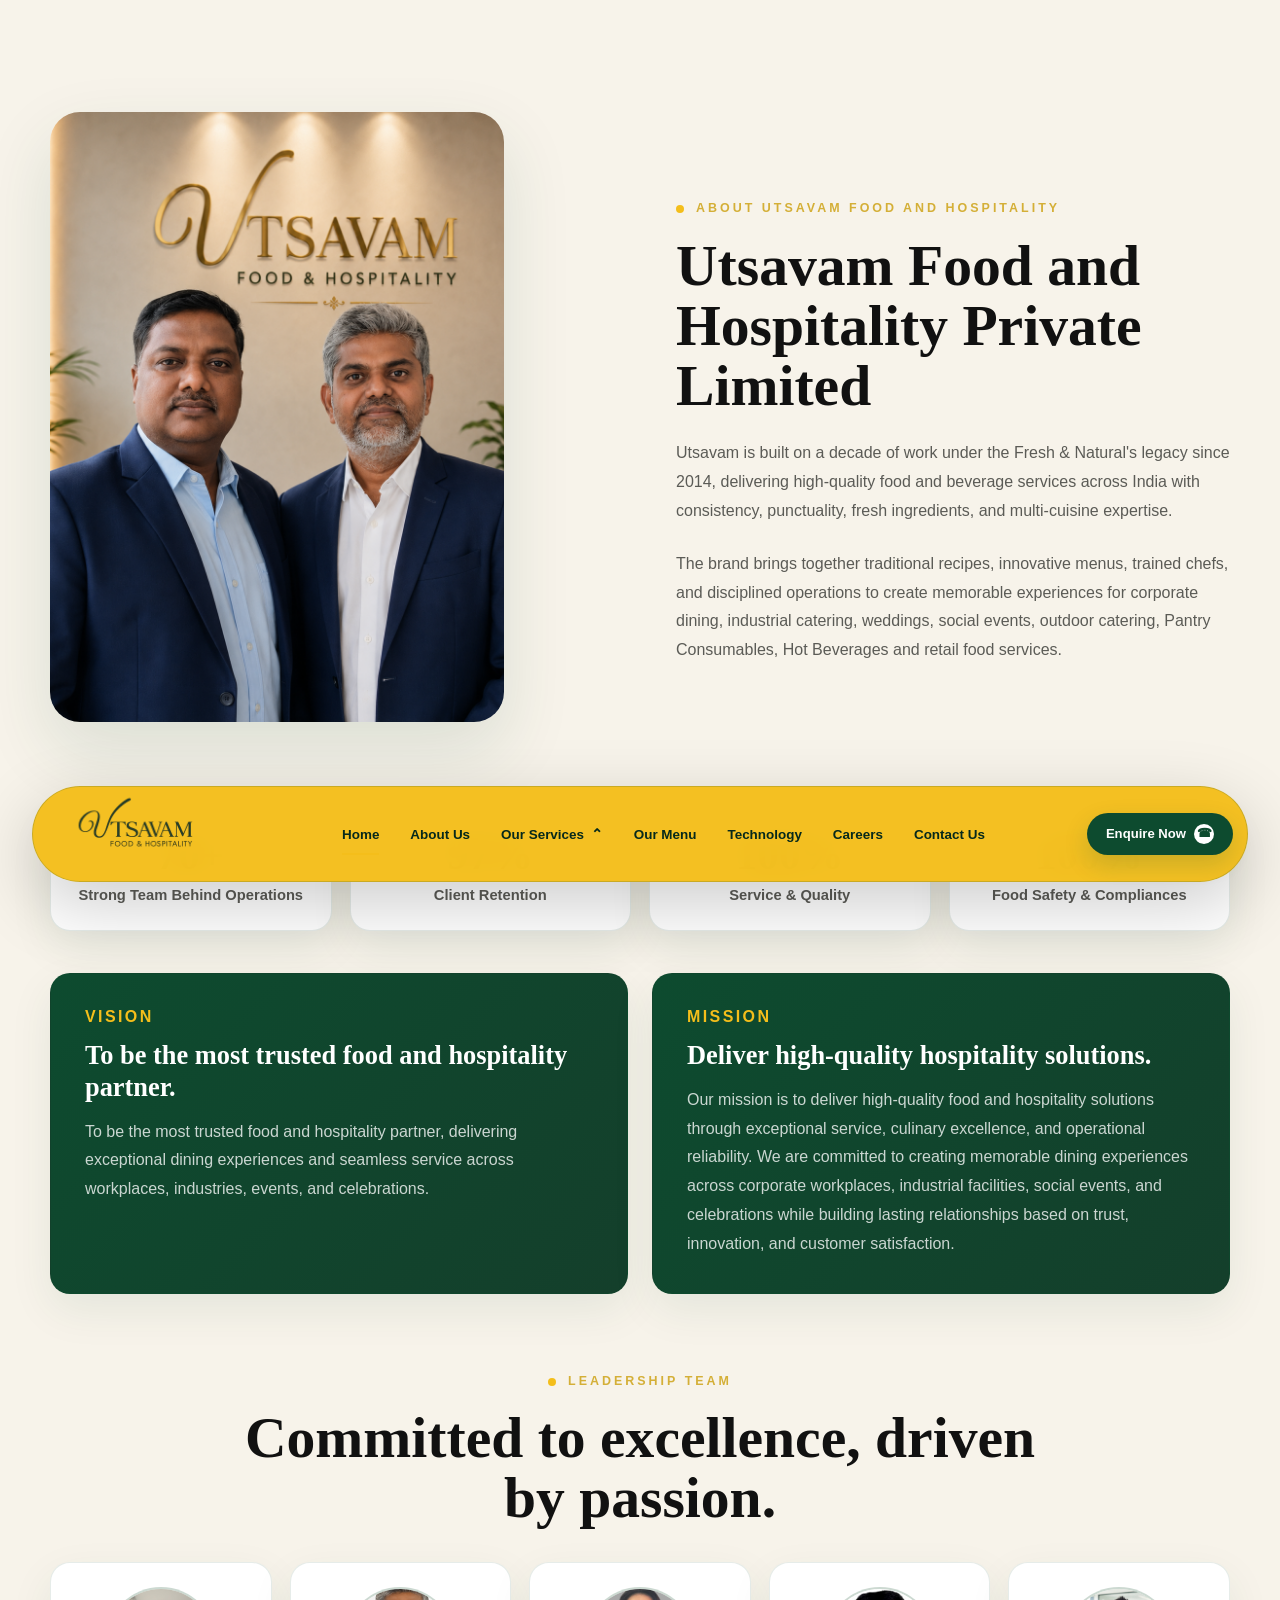
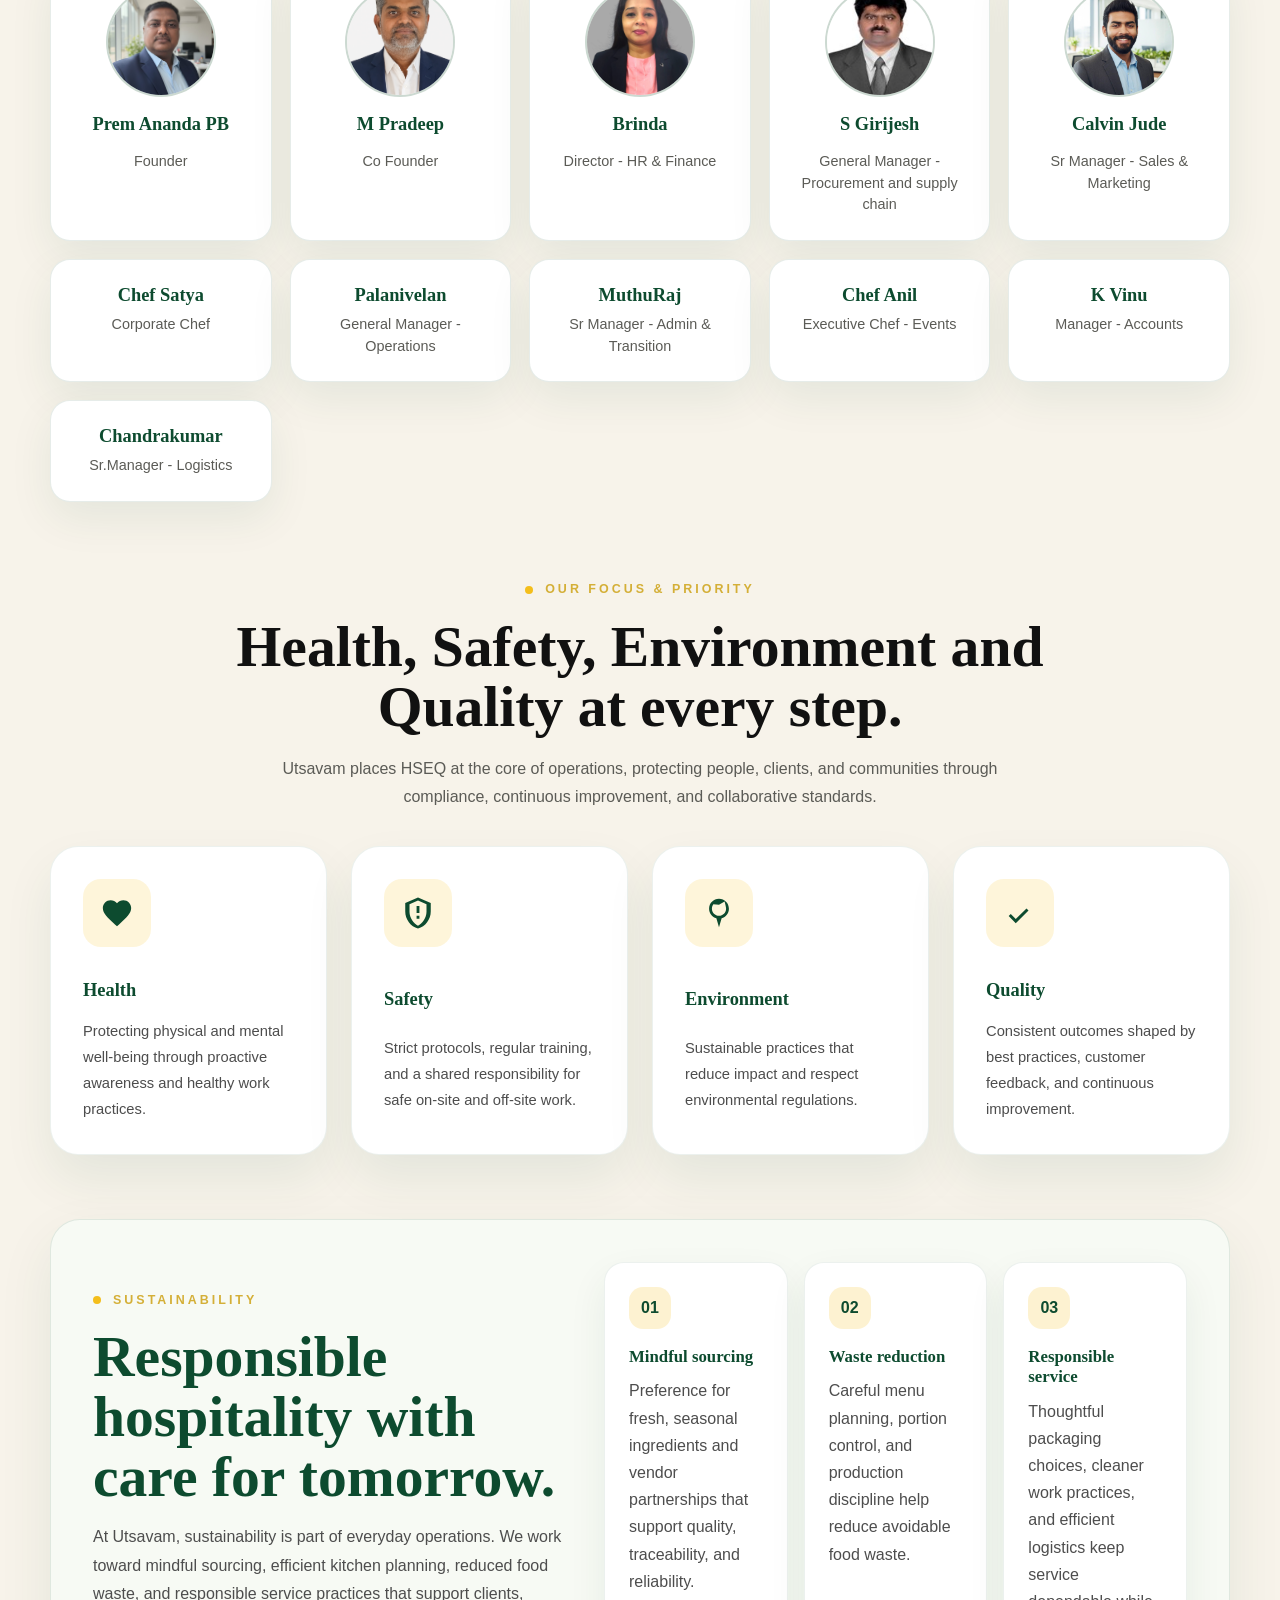
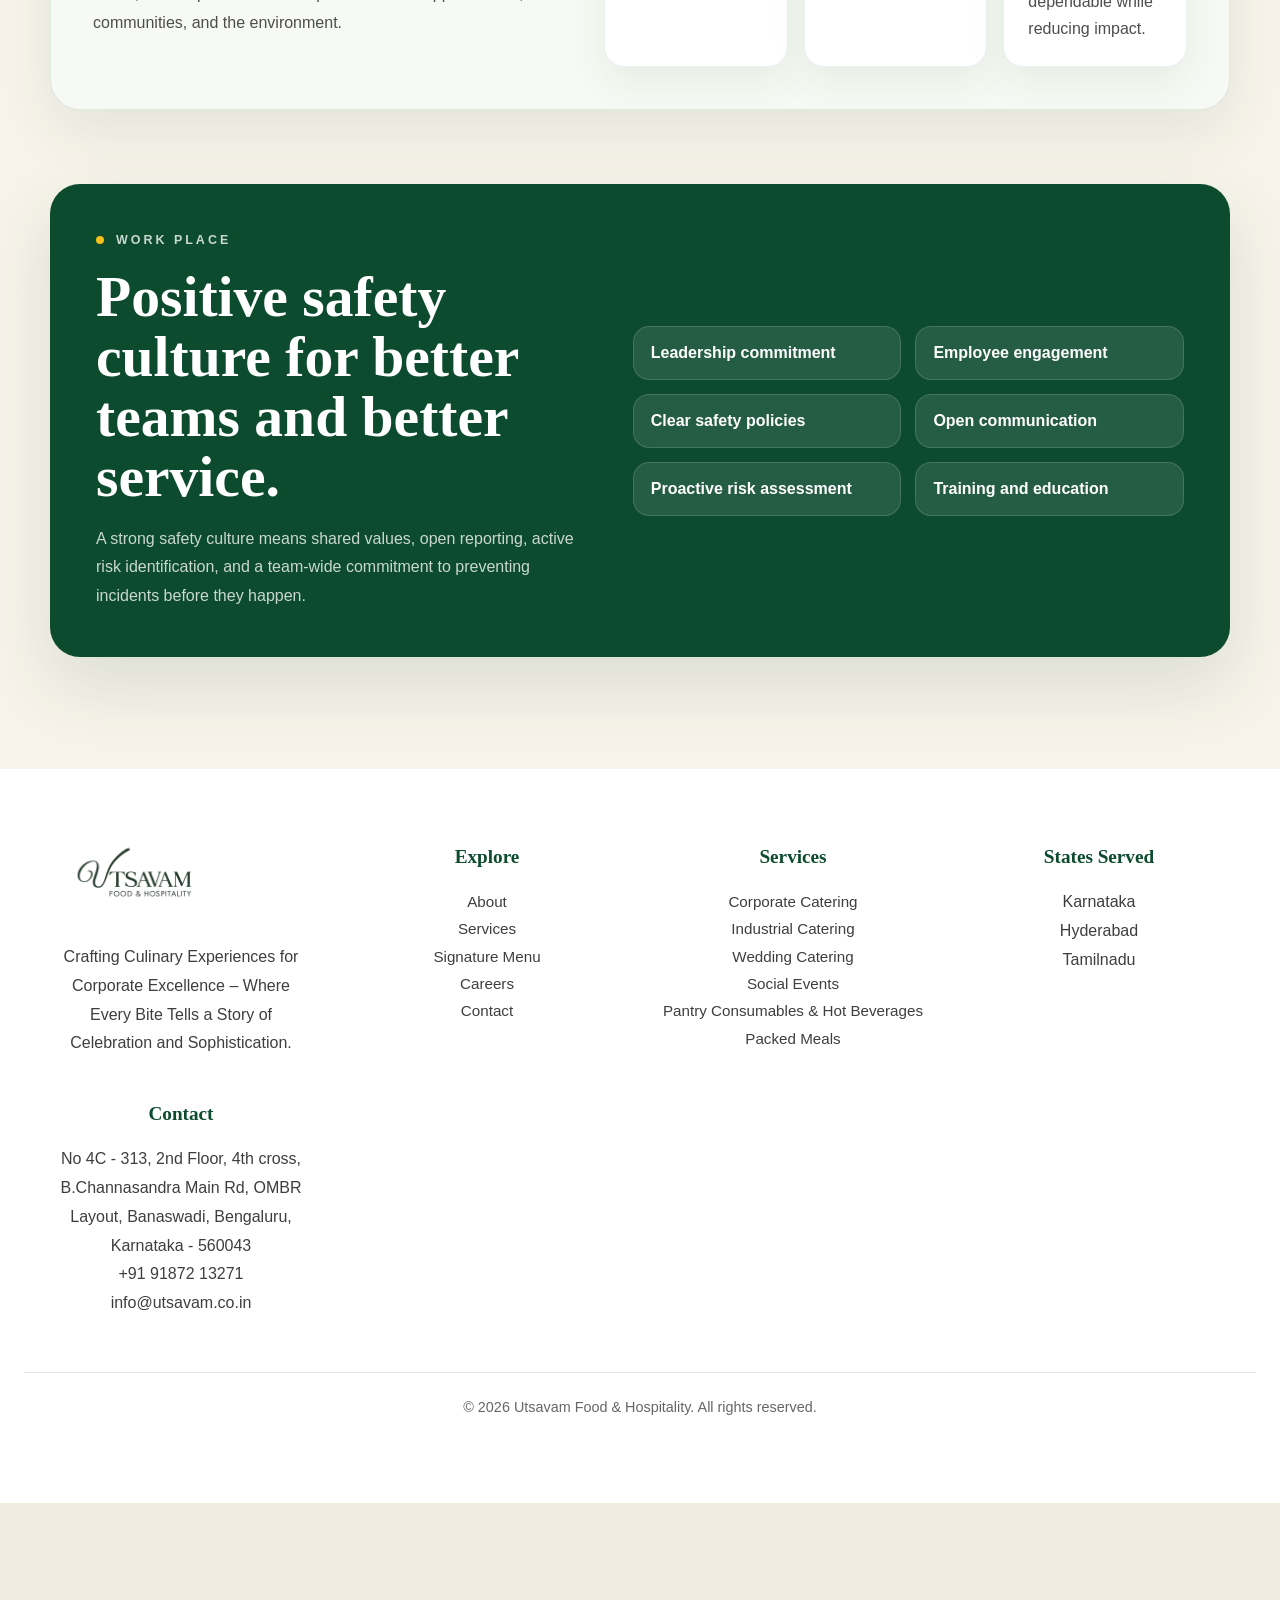
==== commit 7b44f2a6: "Technogy.css updated" ====
--- a/about.html
+++ b/about.html
@@ -126,14 +126,14 @@
           </article>
           <article class="has-image">
             <div class="leadership-header">
-              <img src="assets\About us\S Girijesh.png" alt="S Girijesh" class="leadership-image">
+              <img src="assets\About us\S girijesh.png" alt="S Girijesh" class="leadership-image">
               <h3>S Girijesh</h3>
             </div>
             <p>General Manager - Procurement and supply chain</p>
           </article>
           <article class="has-image">
             <div class="leadership-header">
-              <img src="assets\About us\Calvin Jude.png" alt="Calvin Jude" class="leadership-image">
+              <img src="assets\About us\Calvin jude.png" alt="Calvin Jude" class="leadership-image">
               <h3>Calvin Jude</h3>
             </div>
             <p>Sr Manager - Sales & Marketing</p>
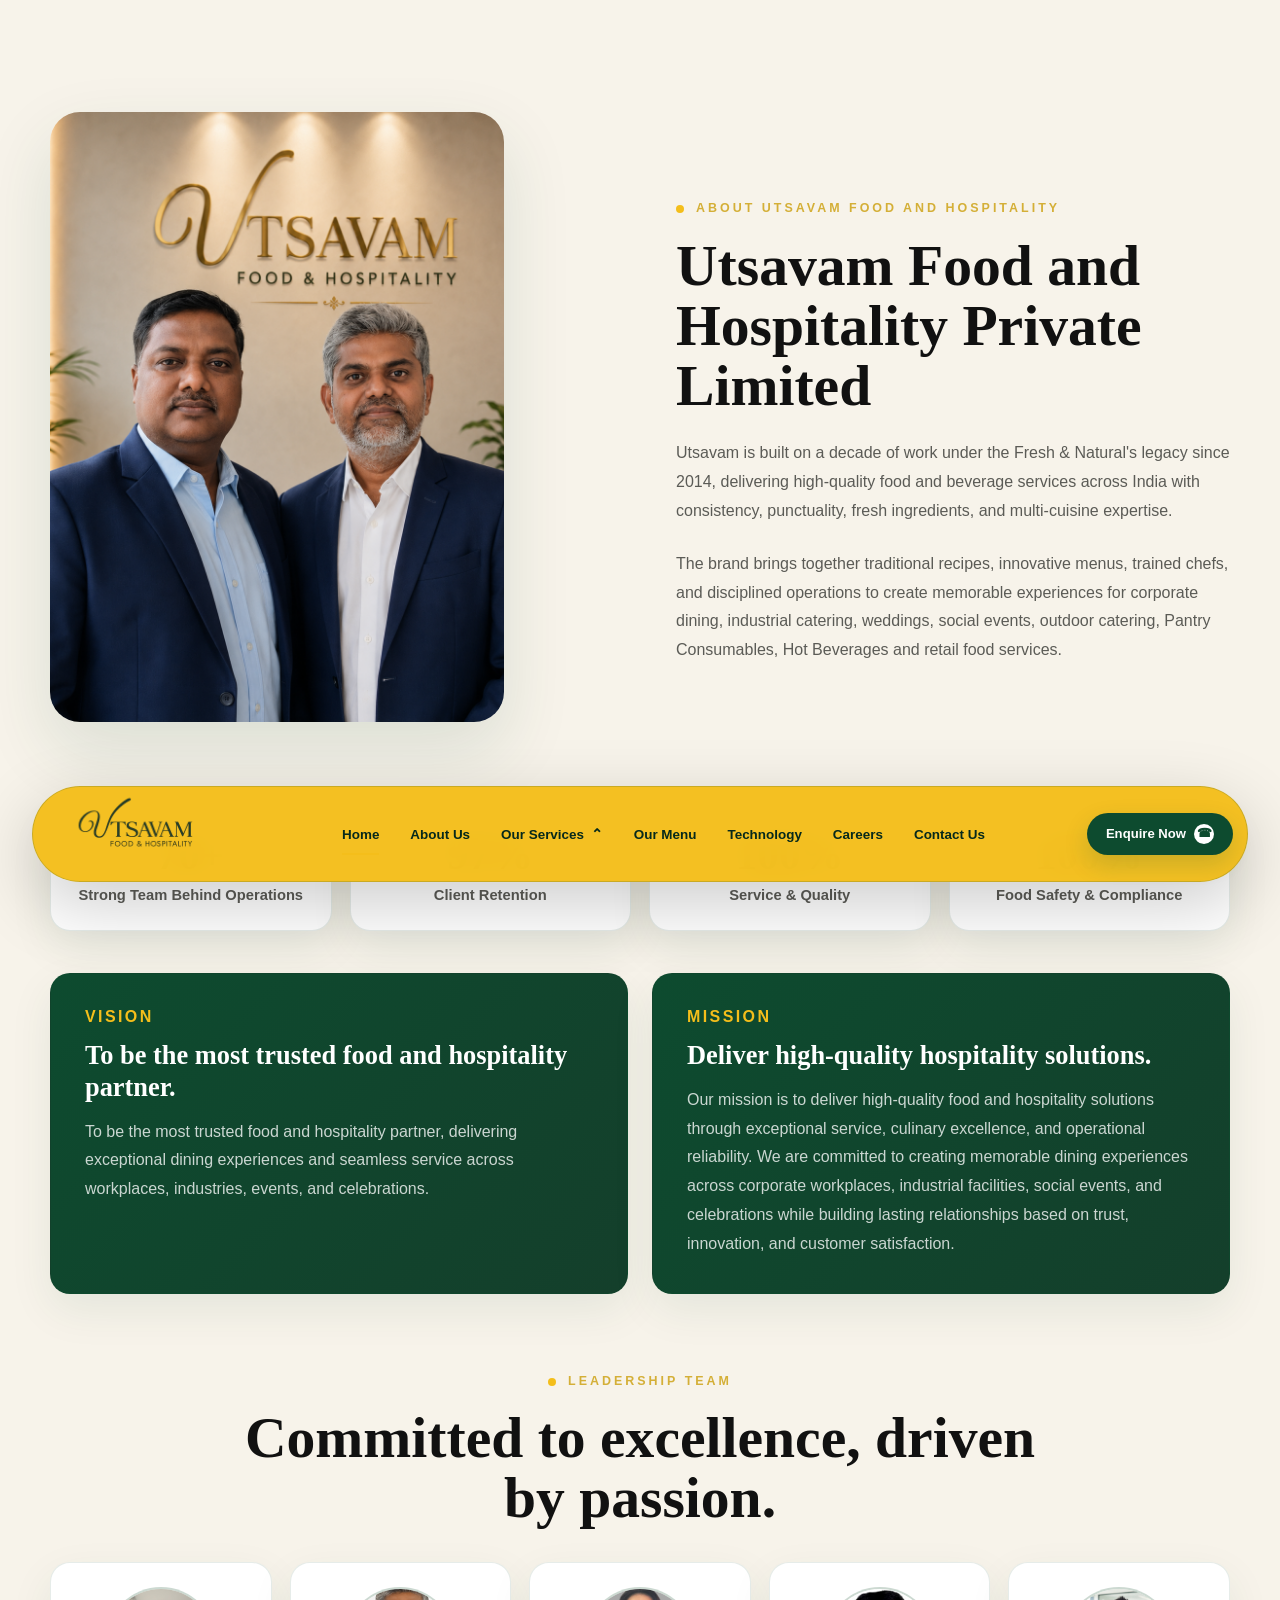
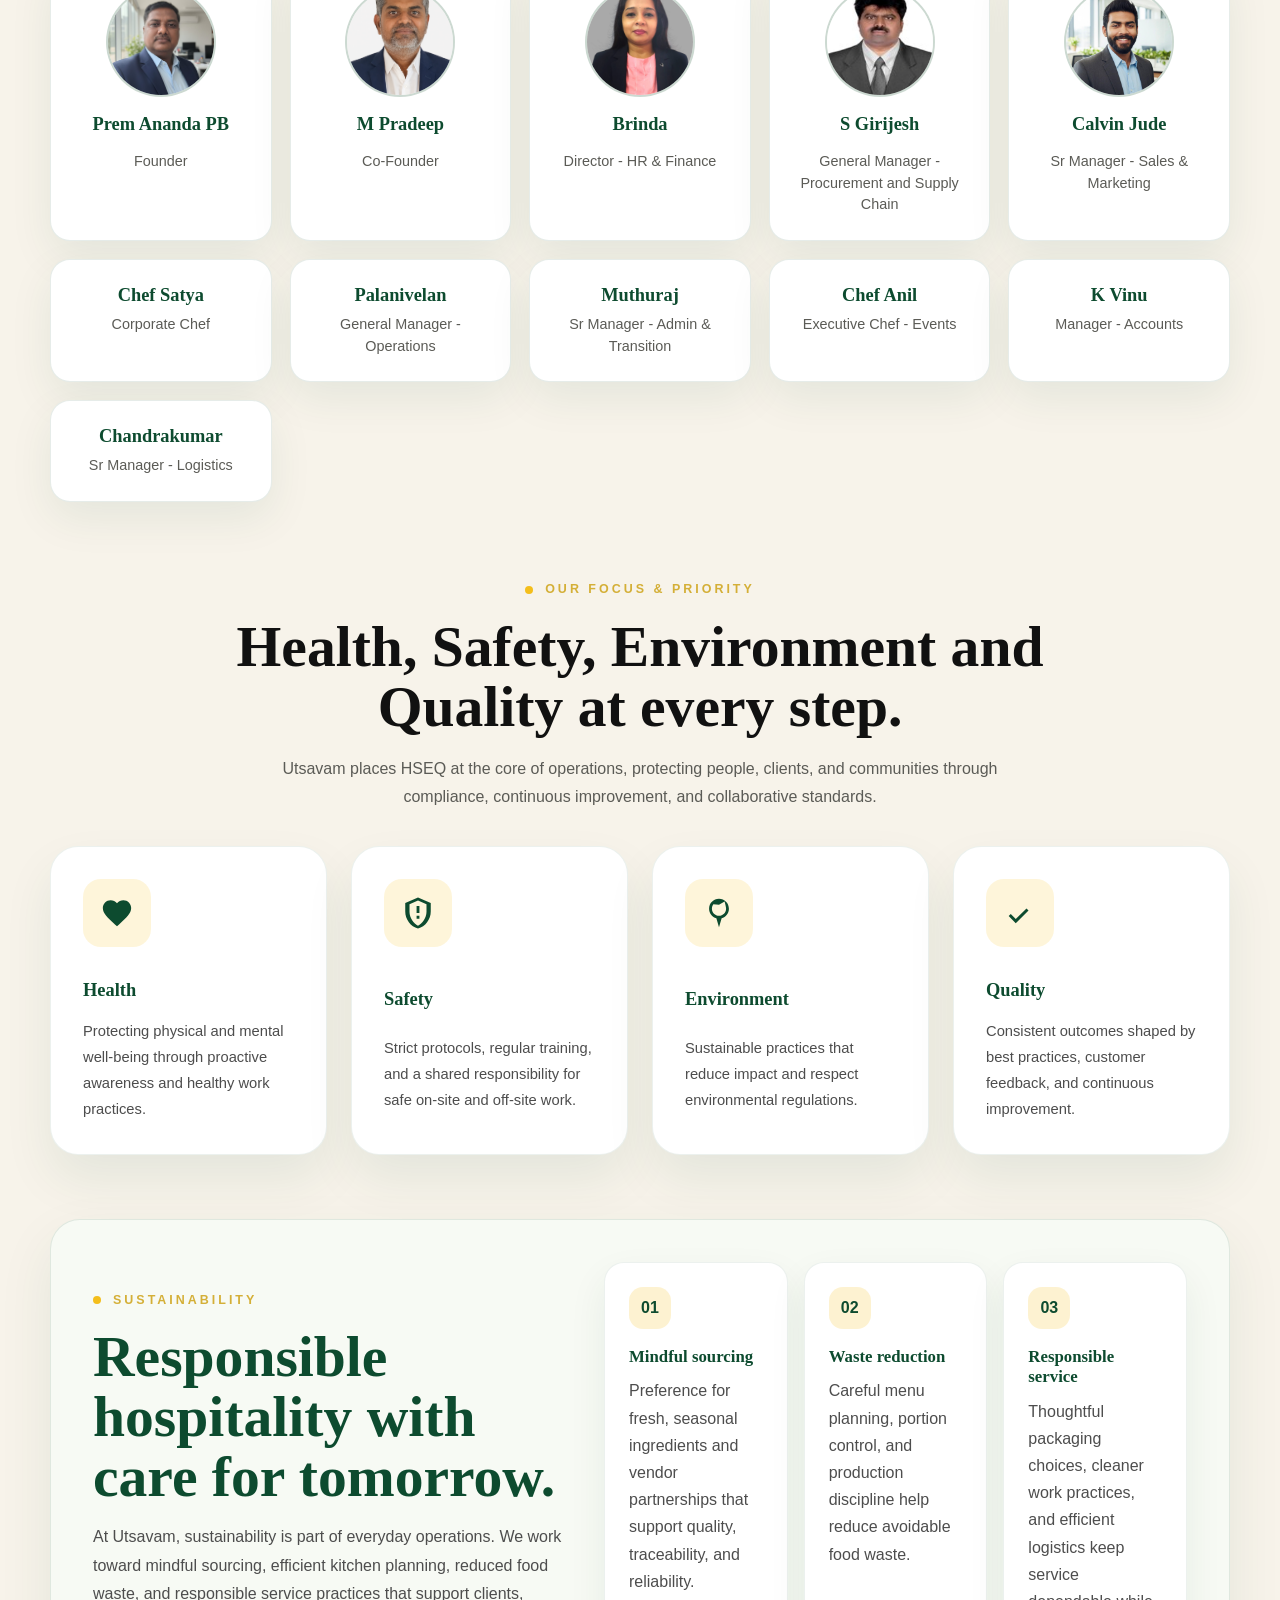
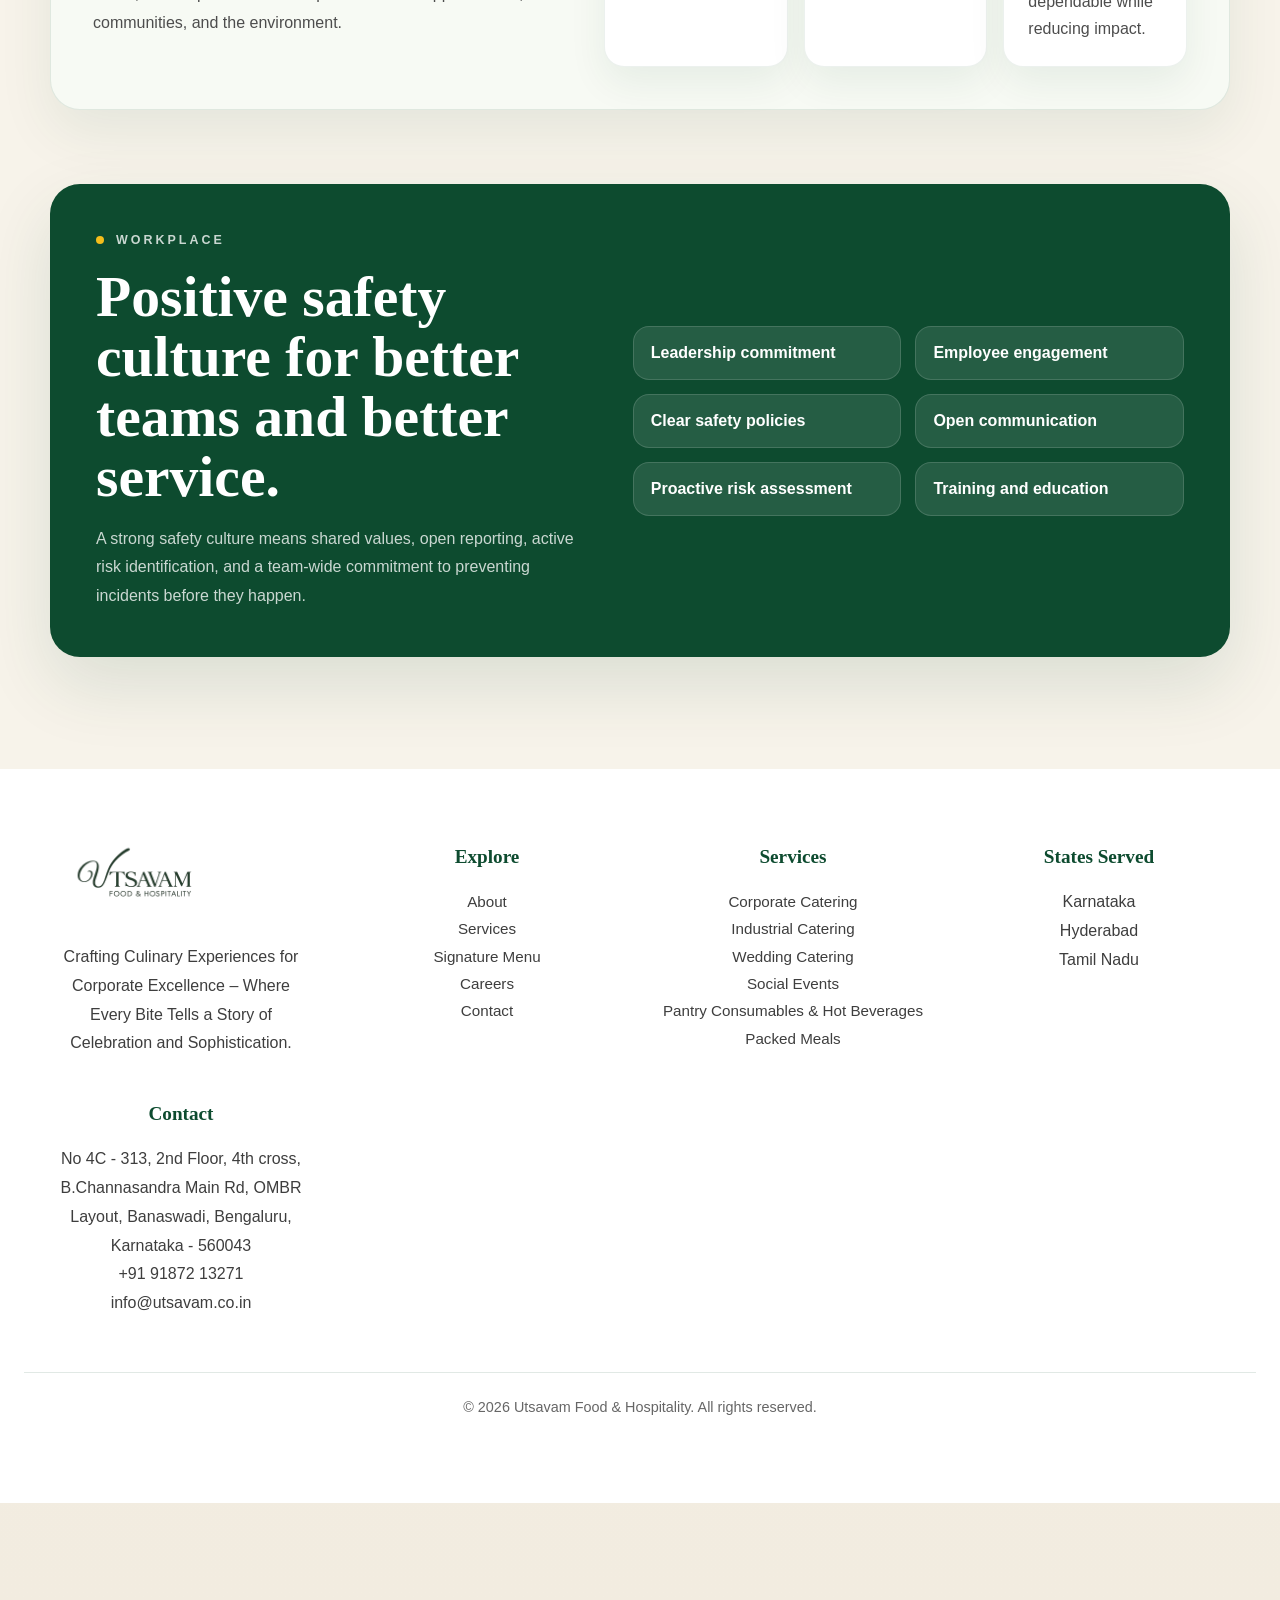
==== commit d9f20e2a: "Technogy.css updated" ====
--- a/about.html
+++ b/about.html
@@ -41,6 +41,7 @@
         <a href="services.html">Services</a>
         <a href="menu.html">Menu</a>
         <a href="technology.html">Technology</a>
+        <a href="career.html">Careers</a>
         <a href="contact.html">Contact</a>
       </div>
     </div>
@@ -81,7 +82,7 @@
           </div>
           <div>
             <strong>100%</strong>
-            <span>Food Safety & Compliances</span>
+            <span>Food Safety & Compliance</span>
           </div>
         </div>
 
@@ -115,7 +116,7 @@
               <img src="assets\About us\M pradeep.png" alt="M Pradeep" class="leadership-image">
               <h3>M Pradeep</h3>
             </div>
-            <p>Co Founder</p>
+            <p>Co-Founder</p>
           </article>
           <article class="has-image">
             <div class="leadership-header">
@@ -129,7 +130,7 @@
               <img src="assets\About us\S girijesh.png" alt="S Girijesh" class="leadership-image">
               <h3>S Girijesh</h3>
             </div>
-            <p>General Manager - Procurement and supply chain</p>
+            <p>General Manager - Procurement and Supply Chain</p>
           </article>
           <article class="has-image">
             <div class="leadership-header">
@@ -140,10 +141,10 @@
           </article>
           <article><h3>Chef Satya</h3><p>Corporate Chef</p></article>
           <article><h3>Palanivelan</h3><p>General Manager - Operations</p></article>
-          <article><h3>MuthuRaj</h3><p>Sr Manager - Admin & Transition</p></article>
+          <article><h3>Muthuraj</h3><p>Sr Manager - Admin & Transition</p></article>
           <article><h3>Chef Anil</h3><p>Executive Chef - Events</p></article>
           <article><h3>K Vinu</h3><p>Manager - Accounts</p></article>
-          <article><h3>Chandrakumar</h3><p>Sr.Manager - Logistics</p></article>
+          <article><h3>Chandrakumar</h3><p>Sr Manager - Logistics</p></article>
           
         </div>
 
@@ -218,7 +219,7 @@
 
         <div class="workplace-panel" id="culture">
           <div>
-            <p class="eyebrow">Work Place</p>
+            <p class="eyebrow">Workplace</p>
             <h2>Positive safety culture for better teams and better service.</h2>
             <p>A strong safety culture means shared values, open reporting, active risk identification, and a team-wide commitment to preventing incidents before they happen.</p>
           </div>
@@ -265,7 +266,7 @@
         <h3>States Served</h3>
         <p>Karnataka</p>
         <p>Hyderabad</p>
-        <p>Tamilnadu</p>
+        <p>Tamil Nadu</p>
       </div>
       <div>
         <h3>Contact</h3>
--- a/style.css
+++ b/style.css
@@ -2804,7 +2804,7 @@
   .nav-inner {
     display: grid;
     grid-template-columns: auto auto;
-    min-height: 112px;
+    min-height: 148px;
     row-gap: 8px;
   }
 
@@ -2820,10 +2820,12 @@
   .mobile-nav-links {
     border-top: 1px solid rgba(13, 75, 47, 0.18);
     display: flex;
+    flex-wrap: wrap;
     gap: 8px;
     grid-column: 1 / -1;
-    overflow-x: auto;
-    padding: 9px 2px 2px;
+    justify-content: center;
+    overflow: visible;
+    padding: 9px 2px 4px;
     scrollbar-width: none;
   }
 
